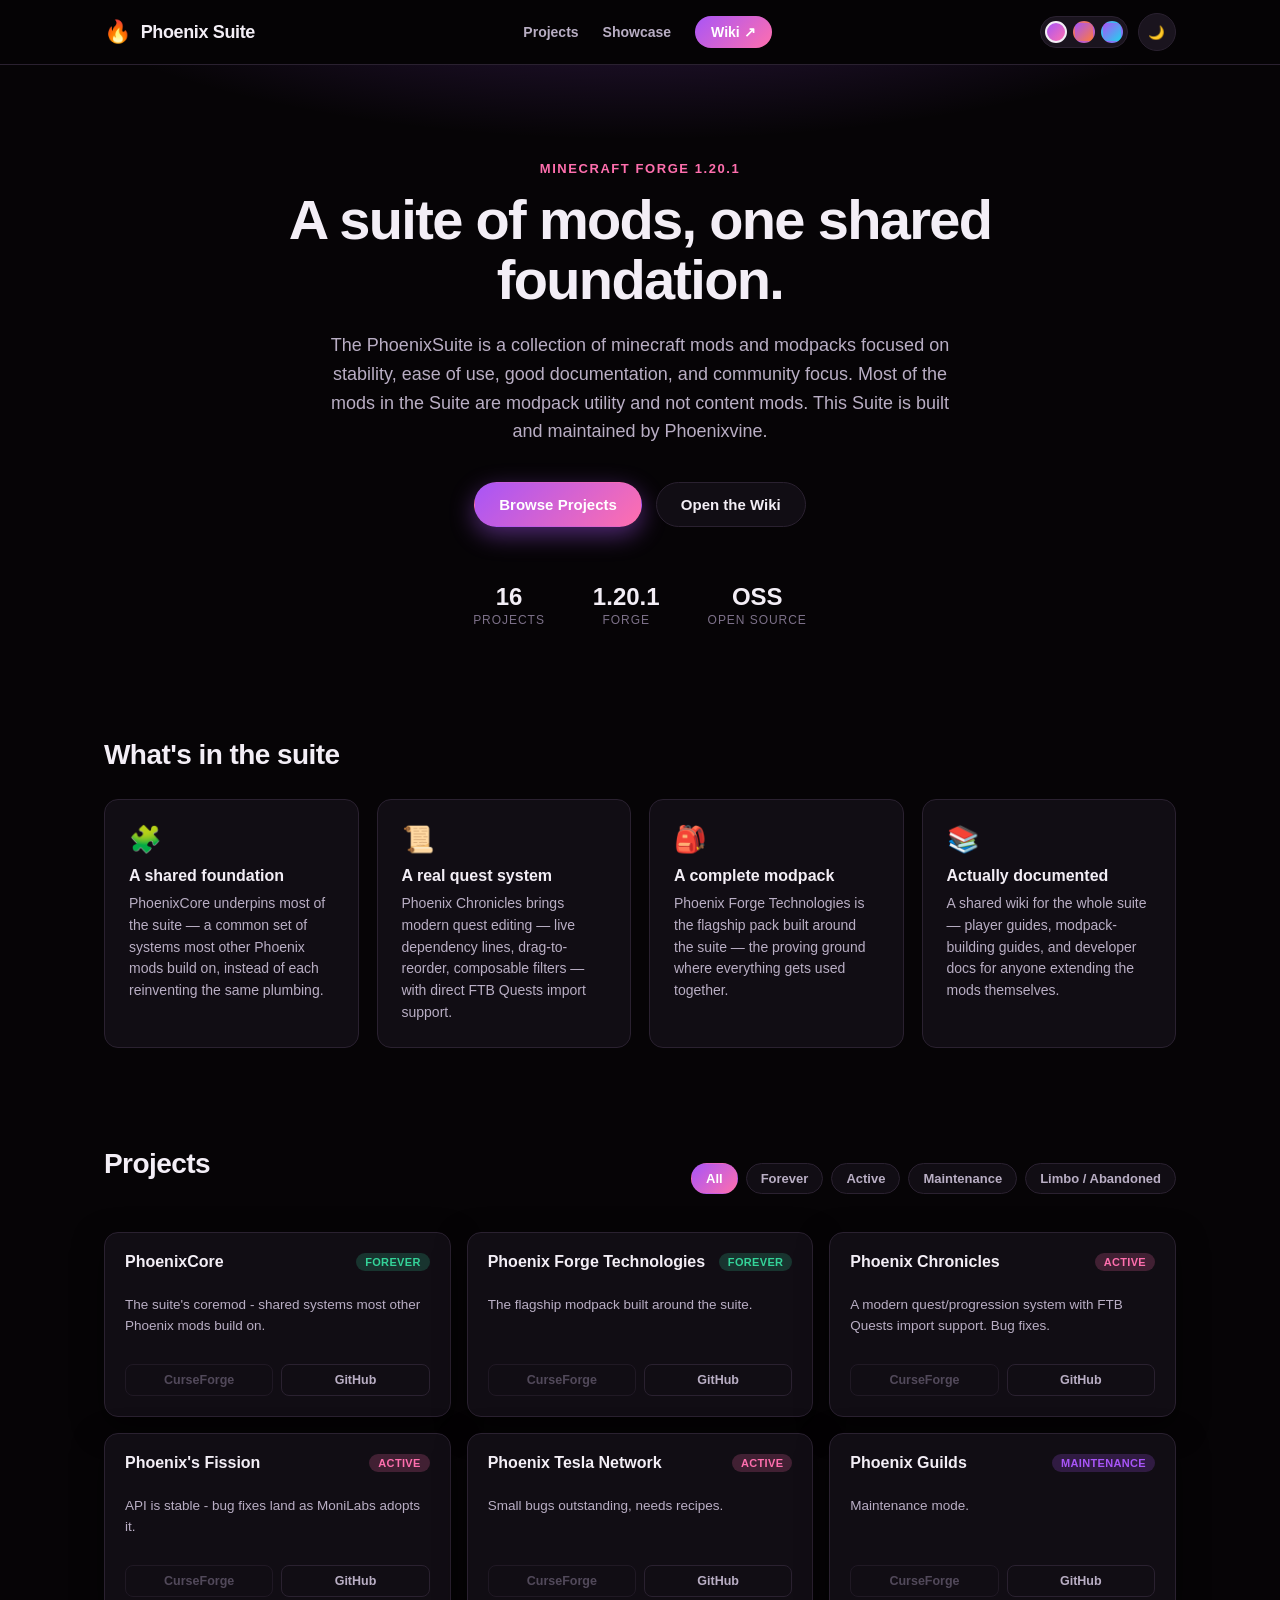
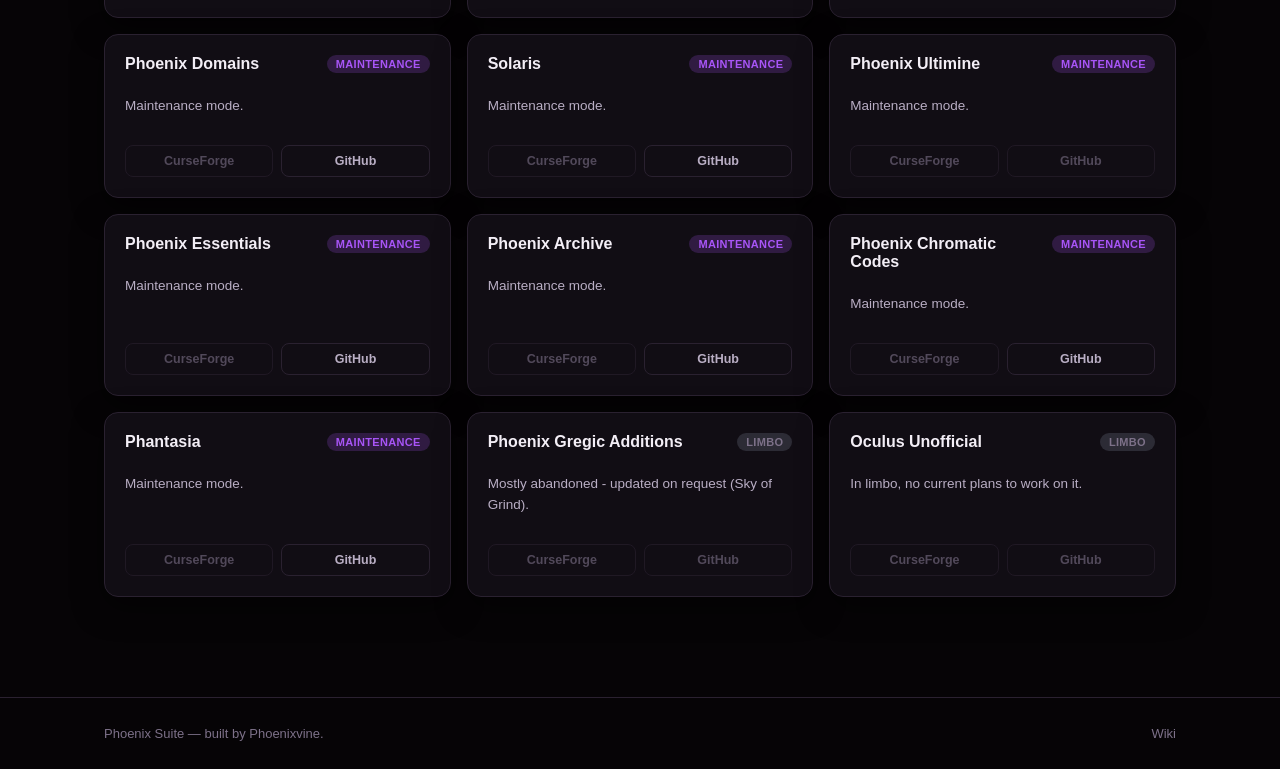
==== index.html @ 7035524f "Initial" ====
<!doctype html>
<html lang="en" data-theme="dark">
<head>
  <meta charset="utf-8" />
  <meta name="viewport" content="width=device-width, initial-scale=1" />
  <title>Phoenix Suite</title>
  <meta name="description" content="A suite of Minecraft Forge mods and modpacks by Phoenixvine." />
  <link rel="icon" href="data:image/svg+xml,<svg xmlns=%22http://www.w3.org/2000/svg%22 viewBox=%220 0 100 100%22><text y=%22.9em%22 font-size=%2290%22>🔥</text></svg>" />
  <link rel="stylesheet" href="assets/css/style.css" />
</head>
<body>

  <header class="site-header">
    <div class="wrap header-inner">
      <a class="brand" href="#top">
        <span class="brand-mark">🔥</span>
        <span class="brand-text">Phoenix Suite</span>
      </a>
      <nav class="site-nav">
        <a href="#projects">Projects</a>
        <a href="#showcase">Showcase</a>
        <a href="wiki/" class="nav-cta">Wiki ↗</a>
      </nav>
      <div class="header-controls">
        <div class="palette-picker" role="group" aria-label="Color theme">
          <button class="palette-swatch is-active" data-palette="sakura" title="Sakura (purple + pink)" aria-label="Sakura palette"></button>
          <button class="palette-swatch" data-palette="ember" title="Ember (purple + orange)" aria-label="Ember palette"></button>
          <button class="palette-swatch" data-palette="void" title="Void (purple + cyan)" aria-label="Void palette"></button>
        </div>
        <button class="theme-toggle" id="themeToggle" aria-label="Toggle light/dark mode" title="Toggle light/dark mode">
          <span class="icon-sun">☀️</span><span class="icon-moon">🌙</span>
        </button>
      </div>
    </div>
  </header>

  <main>
    <section class="hero" id="top">
      <div class="wrap hero-inner">
        <p class="eyebrow">Minecraft Forge 1.20.1</p>
        <h1>A suite of mods, one shared foundation.</h1>
        <p class="hero-lede">
          The PhoenixSuite is a collection of minecraft mods and modpacks focused on stability, ease of use, good documentation,
          and community focus. Most of the mods in the Suite are modpack utility and not content mods.
          This Suite is built and maintained by Phoenixvine.
        </p>
        <div class="hero-actions">
          <a class="btn btn-primary" href="#projects">Browse Projects</a>
          <a class="btn btn-secondary" href="wiki/">Open the Wiki</a>
        </div>
        <div class="stat-strip" aria-hidden="true">
          <div class="stat"><span class="stat-num">16</span><span class="stat-label">Projects</span></div>
          <div class="stat"><span class="stat-num">1.20.1</span><span class="stat-label">Forge</span></div>
          <div class="stat"><span class="stat-num">OSS</span><span class="stat-label">Open Source</span></div>
        </div>
      </div>
    </section>

    <section class="showcase" id="showcase">
      <div class="wrap">
        <h2>What's in the suite</h2>
        <div class="showcase-grid">
          <div class="showcase-card">
            <span class="showcase-icon">🧩</span>
            <h3>A shared foundation</h3>
            <p>PhoenixCore underpins most of the suite — a common set of systems most other
              Phoenix mods build on, instead of each reinventing the same plumbing.</p>
          </div>
          <div class="showcase-card">
            <span class="showcase-icon">📜</span>
            <h3>A real quest system</h3>
            <p>Phoenix Chronicles brings modern quest editing — live dependency lines,
              drag-to-reorder, composable filters — with direct FTB Quests import support.</p>
          </div>
          <div class="showcase-card">
            <span class="showcase-icon">🎒</span>
            <h3>A complete modpack</h3>
            <p>Phoenix Forge Technologies is the flagship pack built around the suite — the
              proving ground where everything gets used together.</p>
          </div>
          <div class="showcase-card">
            <span class="showcase-icon">📚</span>
            <h3>Actually documented</h3>
            <p>A shared wiki for the whole suite — player guides, modpack-building guides, and
              developer docs for anyone extending the mods themselves.</p>
          </div>
        </div>
      </div>
    </section>

    <section class="projects" id="projects">
      <div class="wrap">
        <div class="projects-head">
          <h2>Projects</h2>
          <div class="filter-bar" role="group" aria-label="Filter projects by status">
            <button class="filter-chip is-active" data-filter="all">All</button>
            <button class="filter-chip" data-filter="forever">Forever</button>
            <button class="filter-chip" data-filter="active">Active</button>
            <button class="filter-chip" data-filter="maintenance">Maintenance</button>
            <button class="filter-chip" data-filter="limbo">Limbo / Abandoned</button>
          </div>
        </div>
        <div class="project-grid" id="projectGrid"><!-- populated by main.js --></div>
      </div>
    </section>
  </main>

  <footer class="site-footer">
    <div class="wrap footer-inner">
      <span>Phoenix Suite — built by Phoenixvine.</span>
      <a href="wiki/">Wiki</a>
    </div>
  </footer>

  <script src="assets/js/main.js"></script>
</body>
</html>
---- assets/css/style.css ----
/* ---------- Design tokens ----------
   Two independent axes: data-theme (light/dark neutrals) and data-palette
   (accent color pair). Palettes only ever set --accent/--accent-2/--accent-gradient/--ring
   so any palette works correctly in both light and dark. */
:root {
  --bg: #060406;
  --bg-elev: #110d14;
  --bg-elev-2: #1a141e;
  --border: #2a2130;
  --text: #f3eef6;
  --text-dim: #b9aec4;
  --text-faint: #7d7189;
  --ok: #34d399;
  --warn: #fbbf24;
  --muted: #6b7280;
  --radius: 14px;
  --shadow: 0 10px 30px rgba(0, 0, 0, 0.5);
}

:root[data-theme="light"] {
  --bg: #fbf8fb;
  --bg-elev: #ffffff;
  --bg-elev-2: #f5eef4;
  --border: #e8dbe6;
  --text: #221a26;
  --text-dim: #5c4f63;
  --text-faint: #8f7f95;
  --shadow: 0 10px 30px rgba(90, 40, 80, 0.12);
}

@media (prefers-color-scheme: light) {
  :root:not([data-theme="dark"]) {
    --bg: #fbf8fb;
    --bg-elev: #ffffff;
    --bg-elev-2: #f5eef4;
    --border: #e8dbe6;
    --text: #221a26;
    --text-dim: #5c4f63;
    --text-faint: #8f7f95;
    --shadow: 0 10px 30px rgba(90, 40, 80, 0.12);
  }
}

/* ---------- Palettes ---------- */
/* Sakura (default): purple + black, sakura-pink accent */
:root,
:root[data-palette="sakura"] {
  --accent: #a855f7;
  --accent-2: #ff6fae;
  --accent-gradient: linear-gradient(135deg, #a855f7, #ff6fae);
}
:root[data-theme="light"][data-palette="sakura"] {
  --accent: #9333ea;
  --accent-2: #ec4899;
  --accent-gradient: linear-gradient(135deg, #9333ea, #ec4899);
}
@media (prefers-color-scheme: light) {
  :root:not([data-theme="dark"])[data-palette="sakura"] {
    --accent: #9333ea;
    --accent-2: #ec4899;
    --accent-gradient: linear-gradient(135deg, #9333ea, #ec4899);
  }
}

/* Ember: the original purple + orange pairing */
:root[data-palette="ember"] {
  --accent: #a855f7;
  --accent-2: #ff7a3d;
  --accent-gradient: linear-gradient(135deg, #a855f7, #ff7a3d);
}
:root[data-theme="light"][data-palette="ember"] {
  --accent: #7c3aed;
  --accent-2: #ea580c;
  --accent-gradient: linear-gradient(135deg, #7c3aed, #ea580c);
}
@media (prefers-color-scheme: light) {
  :root:not([data-theme="dark"])[data-palette="ember"] {
    --accent: #7c3aed;
    --accent-2: #ea580c;
    --accent-gradient: linear-gradient(135deg, #7c3aed, #ea580c);
  }
}

/* Void: purple + electric cyan */
:root[data-palette="void"] {
  --accent: #a855f7;
  --accent-2: #22d3ee;
  --accent-gradient: linear-gradient(135deg, #a855f7, #22d3ee);
}
:root[data-theme="light"][data-palette="void"] {
  --accent: #7c3aed;
  --accent-2: #0891b2;
  --accent-gradient: linear-gradient(135deg, #7c3aed, #0891b2);
}
@media (prefers-color-scheme: light) {
  :root:not([data-theme="dark"])[data-palette="void"] {
    --accent: #7c3aed;
    --accent-2: #0891b2;
    --accent-gradient: linear-gradient(135deg, #7c3aed, #0891b2);
  }
}

* { box-sizing: border-box; }

html, body {
  margin: 0;
  padding: 0;
  background: var(--bg);
  color: var(--text);
  font-family: -apple-system, BlinkMacSystemFont, "Segoe UI", Roboto, Helvetica, Arial, sans-serif;
  scroll-behavior: smooth;
  overflow-x: hidden;
}

.wrap {
  max-width: 1120px;
  margin: 0 auto;
  padding: 0 24px;
}

a { color: inherit; text-decoration: none; }

/* ---------- Header ---------- */
.site-header {
  position: sticky;
  top: 0;
  z-index: 20;
  background: color-mix(in srgb, var(--bg) 85%, transparent);
  backdrop-filter: blur(10px);
  border-bottom: 1px solid var(--border);
}

.header-inner {
  display: flex;
  align-items: center;
  justify-content: space-between;
  height: 64px;
  gap: 16px;
}

.brand {
  display: flex;
  align-items: center;
  gap: 10px;
  font-weight: 700;
  font-size: 18px;
  letter-spacing: -0.02em;
}

.brand-mark { font-size: 22px; }

.site-nav {
  display: flex;
  align-items: center;
  gap: 24px;
  font-size: 14px;
  font-weight: 600;
  color: var(--text-dim);
}

.site-nav a:hover { color: var(--text); }

.nav-cta {
  background: var(--accent-gradient);
  color: #fff !important;
  padding: 8px 16px;
  border-radius: 999px;
}

.header-controls {
  display: flex;
  align-items: center;
  gap: 10px;
}

.palette-picker {
  display: flex;
  gap: 6px;
  padding: 4px;
  background: var(--bg-elev-2);
  border: 1px solid var(--border);
  border-radius: 999px;
}

.palette-swatch {
  width: 22px;
  height: 22px;
  border-radius: 999px;
  border: 2px solid transparent;
  cursor: pointer;
  padding: 0;
  background: var(--accent-gradient);
}

.palette-swatch[data-palette="sakura"] { background: linear-gradient(135deg, #a855f7, #ff6fae); }
.palette-swatch[data-palette="ember"] { background: linear-gradient(135deg, #a855f7, #ff7a3d); }
.palette-swatch[data-palette="void"] { background: linear-gradient(135deg, #a855f7, #22d3ee); }

.palette-swatch.is-active {
  border-color: var(--text);
}

.theme-toggle {
  background: var(--bg-elev-2);
  border: 1px solid var(--border);
  border-radius: 999px;
  width: 38px;
  height: 38px;
  display: flex;
  align-items: center;
  justify-content: center;
  cursor: pointer;
  color: var(--text);
}

.theme-toggle .icon-moon { display: none; }
:root[data-theme="dark"] .theme-toggle .icon-sun { display: none; }
:root[data-theme="dark"] .theme-toggle .icon-moon { display: inline; }

/* ---------- Hero ---------- */
.hero {
  position: relative;
  padding: 96px 0 72px;
  overflow: hidden;
}

.hero::before {
  content: "";
  position: absolute;
  inset: -20% -10% auto -10%;
  height: 480px;
  background: radial-gradient(60% 60% at 50% 0%, color-mix(in srgb, var(--accent) 30%, transparent), transparent 70%);
  pointer-events: none;
}

.hero-inner { position: relative; text-align: center; }

.eyebrow {
  color: var(--accent-2);
  font-weight: 700;
  font-size: 13px;
  letter-spacing: 0.12em;
  text-transform: uppercase;
  margin: 0 0 14px;
}

.hero h1 {
  font-size: clamp(32px, 5vw, 56px);
  line-height: 1.08;
  letter-spacing: -0.03em;
  margin: 0 0 20px;
  max-width: 820px;
  margin-inline: auto;
}

.hero-lede {
  color: var(--text-dim);
  font-size: 18px;
  line-height: 1.6;
  max-width: 620px;
  margin: 0 auto 36px;
}

.hero-actions {
  display: flex;
  gap: 14px;
  justify-content: center;
  margin-bottom: 56px;
  flex-wrap: wrap;
}

.btn {
  display: inline-flex;
  align-items: center;
  gap: 8px;
  padding: 13px 24px;
  border-radius: 999px;
  font-weight: 700;
  font-size: 15px;
  border: 1px solid transparent;
  cursor: pointer;
  transition: transform 0.15s ease, box-shadow 0.15s ease;
}

.btn:hover { transform: translateY(-1px); }

.btn-primary {
  background: var(--accent-gradient);
  color: #fff;
  box-shadow: 0 8px 24px color-mix(in srgb, var(--accent) 45%, transparent);
}

.btn-secondary {
  background: var(--bg-elev);
  color: var(--text);
  border-color: var(--border);
}

.stat-strip {
  display: flex;
  justify-content: center;
  gap: 48px;
  flex-wrap: wrap;
}

.stat { display: flex; flex-direction: column; gap: 2px; }
.stat-num { font-size: 24px; font-weight: 800; }
.stat-label { font-size: 12px; color: var(--text-faint); text-transform: uppercase; letter-spacing: 0.08em; }

/* ---------- Showcase ---------- */
.showcase { padding: 40px 0 80px; }

.showcase h2, .projects h2 {
  font-size: 28px;
  letter-spacing: -0.02em;
  margin: 0 0 28px;
}

.showcase-grid {
  display: grid;
  grid-template-columns: repeat(auto-fit, minmax(230px, 1fr));
  gap: 18px;
}

.showcase-card {
  background: var(--bg-elev);
  border: 1px solid var(--border);
  border-radius: var(--radius);
  padding: 24px;
}

.showcase-icon { font-size: 26px; display: block; margin-bottom: 12px; }

.showcase-card h3 { margin: 0 0 8px; font-size: 16px; }

.showcase-card p { margin: 0; color: var(--text-dim); font-size: 14px; line-height: 1.55; }

/* ---------- Projects ---------- */
.projects { padding: 20px 0 100px; }

.projects-head {
  display: flex;
  align-items: center;
  justify-content: space-between;
  flex-wrap: wrap;
  gap: 16px;
  margin-bottom: 8px;
}

.filter-bar {
  display: flex;
  gap: 8px;
  flex-wrap: wrap;
}

.filter-chip {
  background: var(--bg-elev);
  border: 1px solid var(--border);
  color: var(--text-dim);
  padding: 7px 14px;
  border-radius: 999px;
  font-size: 13px;
  font-weight: 600;
  cursor: pointer;
}

.filter-chip.is-active {
  background: var(--accent-gradient);
  color: #fff;
  border-color: transparent;
}

.project-grid {
  display: grid;
  grid-template-columns: repeat(auto-fill, minmax(280px, 1fr));
  gap: 16px;
  margin-top: 24px;
}

.project-card {
  background: var(--bg-elev);
  border: 1px solid var(--border);
  border-radius: var(--radius);
  padding: 20px;
  display: flex;
  flex-direction: column;
  gap: 10px;
  box-shadow: var(--shadow);
}

.project-card-head {
  display: flex;
  align-items: flex-start;
  justify-content: space-between;
  gap: 10px;
}

.project-name { font-weight: 700; font-size: 16px; }

.status-badge {
  font-size: 11px;
  font-weight: 700;
  padding: 3px 9px;
  border-radius: 999px;
  white-space: nowrap;
  text-transform: uppercase;
  letter-spacing: 0.03em;
}

.status-forever { background: color-mix(in srgb, var(--ok) 20%, transparent); color: var(--ok); }
.status-active { background: color-mix(in srgb, var(--accent-2) 20%, transparent); color: var(--accent-2); }
.status-maintenance { background: color-mix(in srgb, var(--accent) 20%, transparent); color: var(--accent); }
.status-limbo { background: color-mix(in srgb, var(--muted) 30%, transparent); color: var(--text-faint); }

.project-desc {
  color: var(--text-dim);
  font-size: 13.5px;
  line-height: 1.55;
  flex-grow: 1;
}

.project-links {
  display: flex;
  gap: 8px;
  margin-top: 4px;
}

.project-links a, .project-links span {
  flex: 1;
  text-align: center;
  font-size: 12.5px;
  font-weight: 700;
  padding: 8px 10px;
  border-radius: 8px;
  border: 1px solid var(--border);
  color: var(--text-dim);
}

.project-links a:hover { border-color: var(--accent); color: var(--text); }

.project-links .link-disabled {
  color: var(--text-faint);
  cursor: default;
  opacity: 0.6;
}

/* ---------- Footer ---------- */
.site-footer {
  border-top: 1px solid var(--border);
  padding: 28px 0;
}

.footer-inner {
  display: flex;
  justify-content: space-between;
  align-items: center;
  color: var(--text-faint);
  font-size: 13px;
}

/* ---------- Responsive ---------- */
@media (max-width: 640px) {
  .site-nav a:not(.nav-cta) { display: none; }
  .hero { padding: 64px 0 48px; }
}
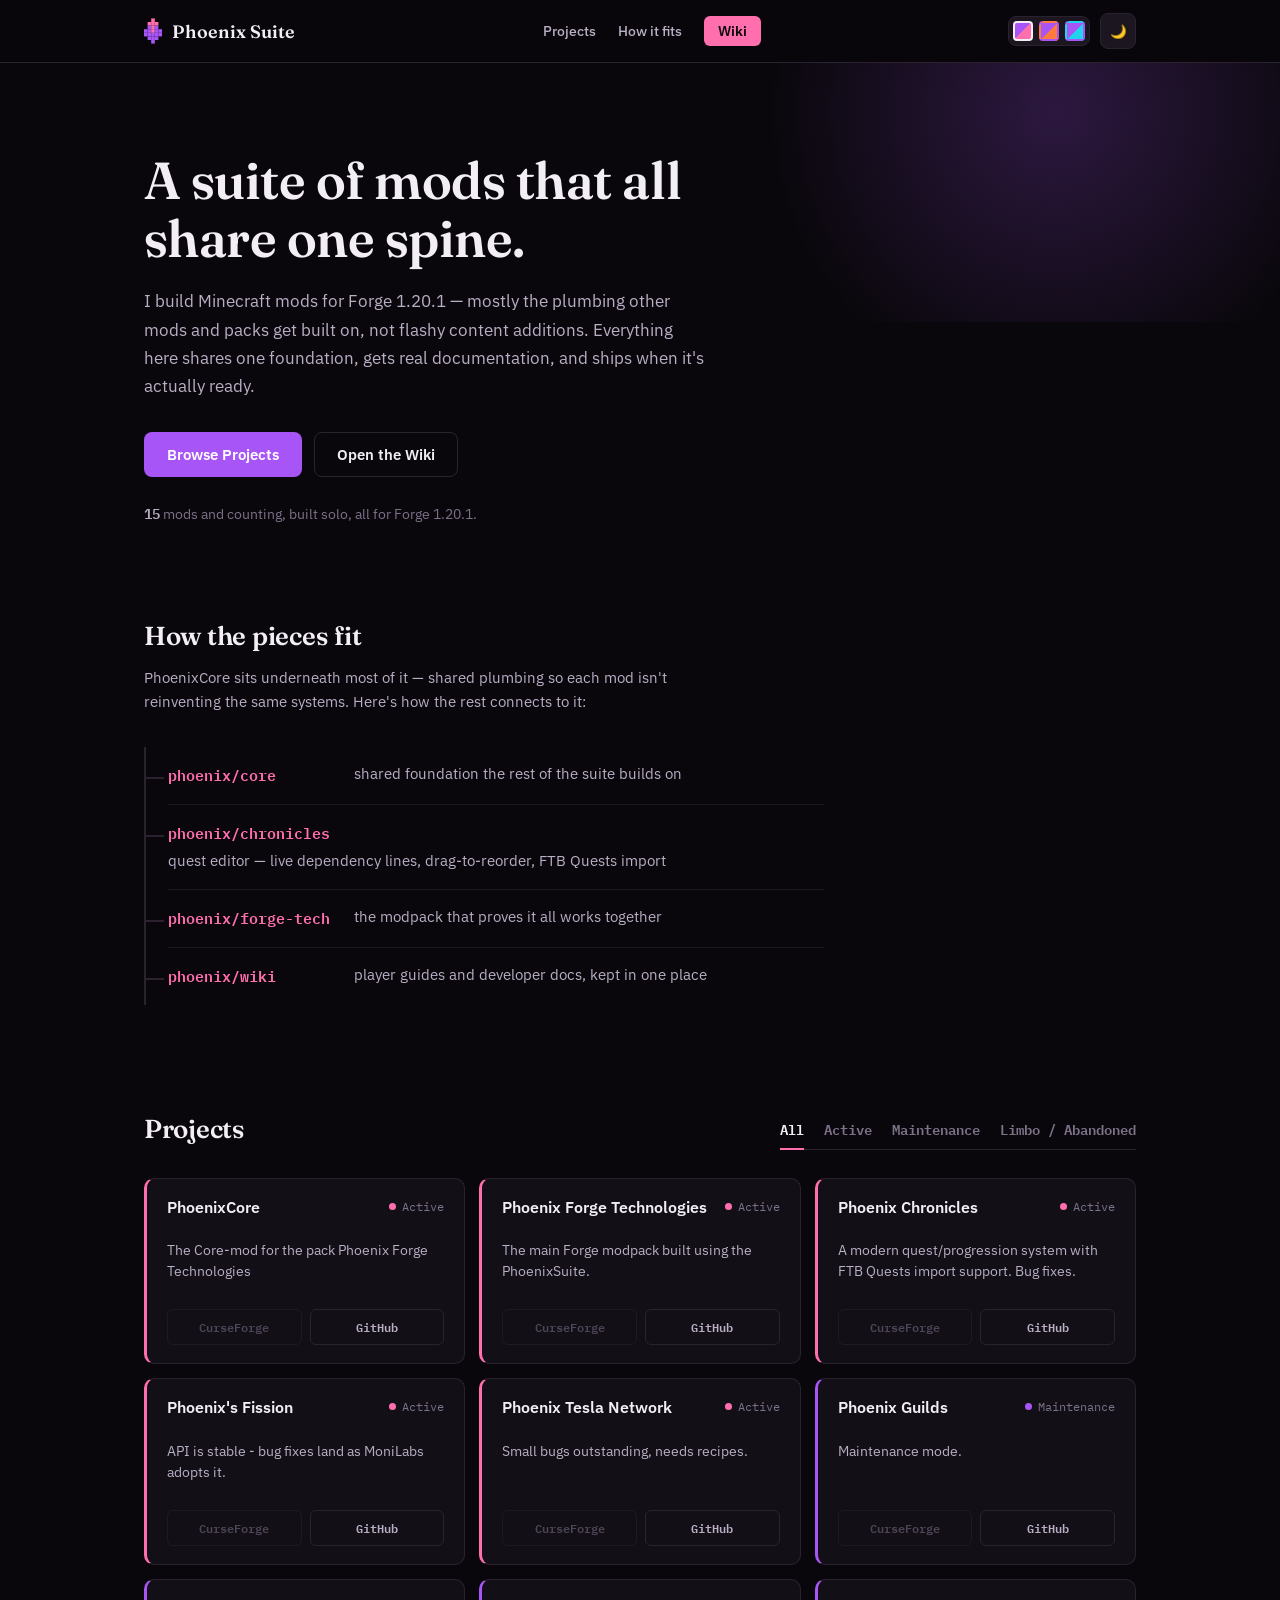
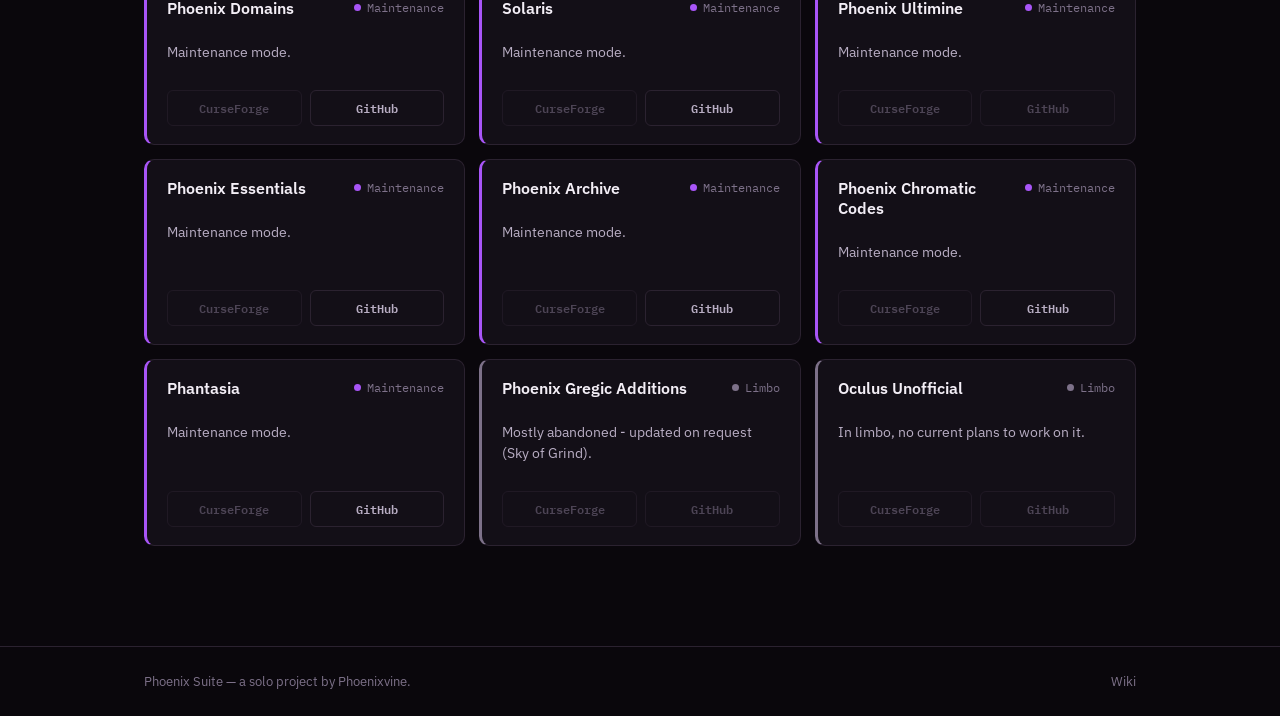
==== commit 212fdefc: "Initial" ====
--- a/index.html
+++ b/index.html
@@ -4,8 +4,11 @@
   <meta charset="utf-8" />
   <meta name="viewport" content="width=device-width, initial-scale=1" />
   <title>Phoenix Suite</title>
-  <meta name="description" content="A suite of Minecraft Forge mods and modpacks by Phoenixvine." />
+  <meta name="description" content="A one-person workshop of Minecraft mods and modpacks, built by Phoenixvine." />
   <link rel="icon" href="data:image/svg+xml,<svg xmlns=%22http://www.w3.org/2000/svg%22 viewBox=%220 0 100 100%22><text y=%22.9em%22 font-size=%2290%22>🔥</text></svg>" />
+  <link rel="preconnect" href="https://fonts.googleapis.com">
+  <link rel="preconnect" href="https://fonts.gstatic.com" crossorigin>
+  <link href="https://fonts.googleapis.com/css2?family=Fraunces:opsz,wght@9..144,500;9..144,600;9..144,700&family=IBM+Plex+Mono:wght@500;600&family=IBM+Plex+Sans:wght@400;500;600&display=swap" rel="stylesheet">
   <link rel="stylesheet" href="assets/css/style.css" />
 </head>
 <body>
@@ -13,13 +16,35 @@
   <header class="site-header">
     <div class="wrap header-inner">
       <a class="brand" href="#top">
-        <span class="brand-mark">🔥</span>
+        <svg class="brand-mark" viewBox="0 0 20 28" aria-hidden="true">
+          <rect x="8" y="0" width="4" height="4" class="px-hot" />
+          <rect x="4" y="4" width="4" height="4" class="px-hot" />
+          <rect x="8" y="4" width="4" height="4" class="px-hot" />
+          <rect x="12" y="4" width="4" height="4" class="px-hot" />
+          <rect x="4" y="8" width="4" height="4" class="px-out" />
+          <rect x="8" y="8" width="4" height="4" class="px-hot" />
+          <rect x="12" y="8" width="4" height="4" class="px-out" />
+          <rect x="0" y="12" width="4" height="4" class="px-out" />
+          <rect x="4" y="12" width="4" height="4" class="px-out" />
+          <rect x="8" y="12" width="4" height="4" class="px-hot" />
+          <rect x="12" y="12" width="4" height="4" class="px-out" />
+          <rect x="16" y="12" width="4" height="4" class="px-out" />
+          <rect x="0" y="16" width="4" height="4" class="px-out" />
+          <rect x="4" y="16" width="4" height="4" class="px-out" />
+          <rect x="8" y="16" width="4" height="4" class="px-out" />
+          <rect x="12" y="16" width="4" height="4" class="px-out" />
+          <rect x="16" y="16" width="4" height="4" class="px-out" />
+          <rect x="4" y="20" width="4" height="4" class="px-out" />
+          <rect x="8" y="20" width="4" height="4" class="px-out" />
+          <rect x="12" y="20" width="4" height="4" class="px-out" />
+          <rect x="8" y="24" width="4" height="4" class="px-out" />
+        </svg>
         <span class="brand-text">Phoenix Suite</span>
       </a>
       <nav class="site-nav">
         <a href="#projects">Projects</a>
-        <a href="#showcase">Showcase</a>
-        <a href="wiki/" class="nav-cta">Wiki ↗</a>
+        <a href="#showcase">How it fits</a>
+        <a href="wiki/" class="nav-cta">Wiki</a>
       </nav>
       <div class="header-controls">
         <div class="palette-picker" role="group" aria-label="Color theme">
@@ -37,54 +62,47 @@
   <main>
     <section class="hero" id="top">
       <div class="wrap hero-inner">
-        <p class="eyebrow">Minecraft Forge 1.20.1</p>
-        <h1>A suite of mods, one shared foundation.</h1>
-        <p class="hero-lede">
-          The PhoenixSuite is a collection of minecraft mods and modpacks focused on stability, ease of use, good documentation,
-          and community focus. Most of the mods in the Suite are modpack utility and not content mods.
-          This Suite is built and maintained by Phoenixvine.
-        </p>
-        <div class="hero-actions">
-          <a class="btn btn-primary" href="#projects">Browse Projects</a>
-          <a class="btn btn-secondary" href="wiki/">Open the Wiki</a>
-        </div>
-        <div class="stat-strip" aria-hidden="true">
-          <div class="stat"><span class="stat-num">16</span><span class="stat-label">Projects</span></div>
-          <div class="stat"><span class="stat-num">1.20.1</span><span class="stat-label">Forge</span></div>
-          <div class="stat"><span class="stat-num">OSS</span><span class="stat-label">Open Source</span></div>
+        <div class="hero-copy">
+          <h1>A suite of mods that all share one spine.</h1>
+          <p class="hero-lede">
+            I build Minecraft mods for Forge 1.20.1 — mostly the plumbing other mods and packs
+            get built on, not flashy content additions. Everything here shares one foundation,
+            gets real documentation, and ships when it's actually ready.
+          </p>
+          <div class="hero-actions">
+            <a class="btn btn-primary" href="#projects">Browse Projects</a>
+            <a class="btn btn-secondary" href="wiki/">Open the Wiki</a>
+          </div>
+          <p class="hero-meta"><span id="projectCount">15</span> mods and counting, built solo, all for Forge 1.20.1.</p>
         </div>
       </div>
     </section>
 
-    <section class="showcase" id="showcase">
+    <section class="foundation" id="showcase">
       <div class="wrap">
-        <h2>What's in the suite</h2>
-        <div class="showcase-grid">
-          <div class="showcase-card">
-            <span class="showcase-icon">🧩</span>
-            <h3>A shared foundation</h3>
-            <p>PhoenixCore underpins most of the suite — a common set of systems most other
-              Phoenix mods build on, instead of each reinventing the same plumbing.</p>
-          </div>
-          <div class="showcase-card">
-            <span class="showcase-icon">📜</span>
-            <h3>A real quest system</h3>
-            <p>Phoenix Chronicles brings modern quest editing — live dependency lines,
-              drag-to-reorder, composable filters — with direct FTB Quests import support.</p>
-          </div>
-          <div class="showcase-card">
-            <span class="showcase-icon">🎒</span>
-            <h3>A complete modpack</h3>
-            <p>Phoenix Forge Technologies is the flagship pack built around the suite — the
-              proving ground where everything gets used together.</p>
-          </div>
-          <div class="showcase-card">
-            <span class="showcase-icon">📚</span>
-            <h3>Actually documented</h3>
-            <p>A shared wiki for the whole suite — player guides, modpack-building guides, and
-              developer docs for anyone extending the mods themselves.</p>
-          </div>
-        </div>
+        <h2>How the pieces fit</h2>
+        <p class="foundation-lede">
+          PhoenixCore sits underneath most of it — shared plumbing so each mod isn't
+          reinventing the same systems. Here's how the rest connects to it:
+        </p>
+        <ul class="tree-list">
+          <li>
+            <span class="tree-path">phoenix/core</span>
+            <span class="tree-desc">shared foundation the rest of the suite builds on</span>
+          </li>
+          <li>
+            <span class="tree-path">phoenix/chronicles</span>
+            <span class="tree-desc">quest editor — live dependency lines, drag-to-reorder, FTB Quests import</span>
+          </li>
+          <li>
+            <span class="tree-path">phoenix/forge-tech</span>
+            <span class="tree-desc">the modpack that proves it all works together</span>
+          </li>
+          <li>
+            <span class="tree-path">phoenix/wiki</span>
+            <span class="tree-desc">player guides and developer docs, kept in one place</span>
+          </li>
+        </ul>
       </div>
     </section>
 
@@ -94,7 +112,6 @@
           <h2>Projects</h2>
           <div class="filter-bar" role="group" aria-label="Filter projects by status">
             <button class="filter-chip is-active" data-filter="all">All</button>
-            <button class="filter-chip" data-filter="forever">Forever</button>
             <button class="filter-chip" data-filter="active">Active</button>
             <button class="filter-chip" data-filter="maintenance">Maintenance</button>
             <button class="filter-chip" data-filter="limbo">Limbo / Abandoned</button>
@@ -107,7 +124,7 @@
 
   <footer class="site-footer">
     <div class="wrap footer-inner">
-      <span>Phoenix Suite — built by Phoenixvine.</span>
+      <span>Phoenix Suite — a solo project by Phoenixvine.</span>
       <a href="wiki/">Wiki</a>
     </div>
   </footer>
--- a/assets/css/style.css
+++ b/assets/css/style.css
@@ -1,20 +1,22 @@
 /* ---------- Design tokens ----------
    Two independent axes: data-theme (light/dark neutrals) and data-palette
-   (accent color pair). Palettes only ever set --accent/--accent-2/--accent-gradient/--ring
-   so any palette works correctly in both light and dark. */
+   (accent color pair). Palettes only ever set --accent/--accent-2/--ring, so
+   any palette works correctly in both light and dark. Colors are used as
+   solid blocks side by side (a duotone flag), not blended into gradients. */
 :root {
-  --bg: #060406;
-  --bg-elev: #110d14;
-  --bg-elev-2: #1a141e;
-  --border: #2a2130;
+  --bg: #0a070c;
+  --bg-elev: #130f17;
+  --bg-elev-2: #1c1620;
+  --border: #2b2230;
   --text: #f3eef6;
   --text-dim: #b9aec4;
   --text-faint: #7d7189;
   --ok: #34d399;
-  --warn: #fbbf24;
   --muted: #6b7280;
-  --radius: 14px;
-  --shadow: 0 10px 30px rgba(0, 0, 0, 0.5);
+  --radius: 10px;
+  --font-display: "Fraunces", Georgia, serif;
+  --font-body: "IBM Plex Sans", -apple-system, BlinkMacSystemFont, "Segoe UI", sans-serif;
+  --font-mono: "IBM Plex Mono", "SFMono-Regular", Consolas, monospace;
 }
 
 :root[data-theme="light"] {
@@ -25,7 +27,6 @@
   --text: #221a26;
   --text-dim: #5c4f63;
   --text-faint: #8f7f95;
-  --shadow: 0 10px 30px rgba(90, 40, 80, 0.12);
 }
 
 @media (prefers-color-scheme: light) {
@@ -37,47 +38,40 @@
     --text: #221a26;
     --text-dim: #5c4f63;
     --text-faint: #8f7f95;
-    --shadow: 0 10px 30px rgba(90, 40, 80, 0.12);
   }
 }
 
 /* ---------- Palettes ---------- */
-/* Sakura (default): purple + black, sakura-pink accent */
+/* Sakura (default): purple + sakura-pink */
 :root,
 :root[data-palette="sakura"] {
   --accent: #a855f7;
   --accent-2: #ff6fae;
-  --accent-gradient: linear-gradient(135deg, #a855f7, #ff6fae);
 }
 :root[data-theme="light"][data-palette="sakura"] {
   --accent: #9333ea;
   --accent-2: #ec4899;
-  --accent-gradient: linear-gradient(135deg, #9333ea, #ec4899);
 }
 @media (prefers-color-scheme: light) {
   :root:not([data-theme="dark"])[data-palette="sakura"] {
     --accent: #9333ea;
     --accent-2: #ec4899;
-    --accent-gradient: linear-gradient(135deg, #9333ea, #ec4899);
   }
 }
 
-/* Ember: the original purple + orange pairing */
+/* Ember: purple + orange */
 :root[data-palette="ember"] {
   --accent: #a855f7;
   --accent-2: #ff7a3d;
-  --accent-gradient: linear-gradient(135deg, #a855f7, #ff7a3d);
 }
 :root[data-theme="light"][data-palette="ember"] {
   --accent: #7c3aed;
   --accent-2: #ea580c;
-  --accent-gradient: linear-gradient(135deg, #7c3aed, #ea580c);
 }
 @media (prefers-color-scheme: light) {
   :root:not([data-theme="dark"])[data-palette="ember"] {
     --accent: #7c3aed;
     --accent-2: #ea580c;
-    --accent-gradient: linear-gradient(135deg, #7c3aed, #ea580c);
   }
 }
 
@@ -85,18 +79,15 @@
 :root[data-palette="void"] {
   --accent: #a855f7;
   --accent-2: #22d3ee;
-  --accent-gradient: linear-gradient(135deg, #a855f7, #22d3ee);
 }
 :root[data-theme="light"][data-palette="void"] {
   --accent: #7c3aed;
   --accent-2: #0891b2;
-  --accent-gradient: linear-gradient(135deg, #7c3aed, #0891b2);
 }
 @media (prefers-color-scheme: light) {
   :root:not([data-theme="dark"])[data-palette="void"] {
     --accent: #7c3aed;
     --accent-2: #0891b2;
-    --accent-gradient: linear-gradient(135deg, #7c3aed, #0891b2);
   }
 }
 
@@ -107,25 +98,38 @@
   padding: 0;
   background: var(--bg);
   color: var(--text);
-  font-family: -apple-system, BlinkMacSystemFont, "Segoe UI", Roboto, Helvetica, Arial, sans-serif;
+  font-family: var(--font-body);
   scroll-behavior: smooth;
   overflow-x: hidden;
 }
 
+@media (prefers-reduced-motion: reduce) {
+  html { scroll-behavior: auto; }
+  * { animation-duration: 0.001ms !important; transition-duration: 0.001ms !important; }
+}
+
 .wrap {
-  max-width: 1120px;
+  max-width: 1040px;
   margin: 0 auto;
   padding: 0 24px;
 }
 
 a { color: inherit; text-decoration: none; }
+
+a:focus-visible,
+button:focus-visible {
+  outline: 2px solid var(--accent-2);
+  outline-offset: 2px;
+}
+
+h1, h2 { font-family: var(--font-display); letter-spacing: -0.01em; }
 
 /* ---------- Header ---------- */
 .site-header {
   position: sticky;
   top: 0;
   z-index: 20;
-  background: color-mix(in srgb, var(--bg) 85%, transparent);
+  background: color-mix(in srgb, var(--bg) 88%, transparent);
   backdrop-filter: blur(10px);
   border-bottom: 1px solid var(--border);
 }
@@ -134,7 +138,7 @@
   display: flex;
   align-items: center;
   justify-content: space-between;
-  height: 64px;
+  height: 62px;
   gap: 16px;
 }
 
@@ -142,29 +146,33 @@
   display: flex;
   align-items: center;
   gap: 10px;
-  font-weight: 700;
+  font-weight: 600;
   font-size: 18px;
-  letter-spacing: -0.02em;
-}
-
-.brand-mark { font-size: 22px; }
+}
+
+.brand-mark { width: 18px; height: 26px; flex-shrink: 0; }
+.brand-mark .px-hot { fill: var(--accent-2); }
+.brand-mark .px-out { fill: var(--accent); }
+
+.brand-text { font-family: var(--font-display); }
 
 .site-nav {
   display: flex;
   align-items: center;
-  gap: 24px;
+  gap: 22px;
   font-size: 14px;
-  font-weight: 600;
+  font-weight: 500;
   color: var(--text-dim);
 }
 
 .site-nav a:hover { color: var(--text); }
 
 .nav-cta {
-  background: var(--accent-gradient);
-  color: #fff !important;
-  padding: 8px 16px;
-  border-radius: 999px;
+  background: var(--accent-2);
+  color: #0a070c !important;
+  font-weight: 600;
+  padding: 6px 14px;
+  border-radius: 6px;
 }
 
 .header-controls {
@@ -179,33 +187,32 @@
   padding: 4px;
   background: var(--bg-elev-2);
   border: 1px solid var(--border);
-  border-radius: 999px;
-}
-
+  border-radius: 8px;
+}
+
+/* Each swatch is a hard diagonal split of the two accent colors -
+   a literal duotone flag, not a blended gradient. */
 .palette-swatch {
-  width: 22px;
-  height: 22px;
-  border-radius: 999px;
+  width: 20px;
+  height: 20px;
+  border-radius: 4px;
   border: 2px solid transparent;
   cursor: pointer;
   padding: 0;
-  background: var(--accent-gradient);
-}
-
-.palette-swatch[data-palette="sakura"] { background: linear-gradient(135deg, #a855f7, #ff6fae); }
-.palette-swatch[data-palette="ember"] { background: linear-gradient(135deg, #a855f7, #ff7a3d); }
-.palette-swatch[data-palette="void"] { background: linear-gradient(135deg, #a855f7, #22d3ee); }
-
-.palette-swatch.is-active {
-  border-color: var(--text);
-}
+}
+
+.palette-swatch[data-palette="sakura"] { background: linear-gradient(135deg, #a855f7 50%, #ff6fae 50%); }
+.palette-swatch[data-palette="ember"] { background: linear-gradient(135deg, #a855f7 50%, #ff7a3d 50%); }
+.palette-swatch[data-palette="void"] { background: linear-gradient(135deg, #a855f7 50%, #22d3ee 50%); }
+
+.palette-swatch.is-active { border-color: var(--text); }
 
 .theme-toggle {
   background: var(--bg-elev-2);
   border: 1px solid var(--border);
-  border-radius: 999px;
-  width: 38px;
-  height: 38px;
+  border-radius: 8px;
+  width: 36px;
+  height: 36px;
   display: flex;
   align-items: center;
   justify-content: center;
@@ -220,120 +227,143 @@
 /* ---------- Hero ---------- */
 .hero {
   position: relative;
-  padding: 96px 0 72px;
+  padding: 88px 0 76px;
   overflow: hidden;
 }
 
 .hero::before {
   content: "";
   position: absolute;
-  inset: -20% -10% auto -10%;
-  height: 480px;
-  background: radial-gradient(60% 60% at 50% 0%, color-mix(in srgb, var(--accent) 30%, transparent), transparent 70%);
+  inset: -30% -10% auto 55%;
+  height: 420px;
+  background: radial-gradient(circle, color-mix(in srgb, var(--accent) 22%, transparent), transparent 70%);
   pointer-events: none;
 }
 
-.hero-inner { position: relative; text-align: center; }
-
-.eyebrow {
-  color: var(--accent-2);
-  font-weight: 700;
-  font-size: 13px;
-  letter-spacing: 0.12em;
-  text-transform: uppercase;
-  margin: 0 0 14px;
-}
+.hero-inner { position: relative; }
+
+.hero-copy { max-width: 640px; }
 
 .hero h1 {
-  font-size: clamp(32px, 5vw, 56px);
-  line-height: 1.08;
-  letter-spacing: -0.03em;
+  font-size: clamp(32px, 5vw, 52px);
+  line-height: 1.12;
+  font-weight: 600;
   margin: 0 0 20px;
-  max-width: 820px;
-  margin-inline: auto;
 }
 
 .hero-lede {
   color: var(--text-dim);
-  font-size: 18px;
-  line-height: 1.6;
-  max-width: 620px;
-  margin: 0 auto 36px;
+  font-size: 17px;
+  line-height: 1.65;
+  max-width: 560px;
+  margin: 0 0 32px;
 }
 
 .hero-actions {
   display: flex;
-  gap: 14px;
-  justify-content: center;
-  margin-bottom: 56px;
+  gap: 12px;
   flex-wrap: wrap;
+  margin-bottom: 24px;
 }
 
 .btn {
   display: inline-flex;
   align-items: center;
   gap: 8px;
-  padding: 13px 24px;
-  border-radius: 999px;
-  font-weight: 700;
+  padding: 12px 22px;
+  border-radius: 8px;
+  font-weight: 600;
   font-size: 15px;
   border: 1px solid transparent;
   cursor: pointer;
-  transition: transform 0.15s ease, box-shadow 0.15s ease;
+  transition: transform 0.12s ease;
 }
 
 .btn:hover { transform: translateY(-1px); }
 
 .btn-primary {
-  background: var(--accent-gradient);
+  background: var(--accent);
   color: #fff;
-  box-shadow: 0 8px 24px color-mix(in srgb, var(--accent) 45%, transparent);
 }
 
 .btn-secondary {
-  background: var(--bg-elev);
+  background: transparent;
   color: var(--text);
   border-color: var(--border);
 }
 
-.stat-strip {
-  display: flex;
-  justify-content: center;
-  gap: 48px;
+.btn-secondary:hover { border-color: var(--accent-2); }
+
+.hero-meta {
+  color: var(--text-faint);
+  font-size: 14px;
+  margin: 0;
+}
+
+.hero-meta span { font-family: var(--font-mono); color: var(--text-dim); font-weight: 600; }
+
+/* ---------- Foundation (package tree) ---------- */
+.foundation { padding: 20px 0 84px; }
+
+.foundation h2 {
+  font-size: 26px;
+  font-weight: 600;
+  margin: 0 0 14px;
+}
+
+.foundation-lede {
+  color: var(--text-dim);
+  font-size: 15px;
+  line-height: 1.65;
+  max-width: 600px;
+  margin: 0 0 32px;
+}
+
+.tree-list {
+  list-style: none;
+  margin: 0;
+  padding: 0 0 0 22px;
+  border-left: 2px solid var(--border);
+  max-width: 680px;
+}
+
+.tree-list li {
+  position: relative;
+  padding: 16px 0;
+  display: flex;
   flex-wrap: wrap;
-}
-
-.stat { display: flex; flex-direction: column; gap: 2px; }
-.stat-num { font-size: 24px; font-weight: 800; }
-.stat-label { font-size: 12px; color: var(--text-faint); text-transform: uppercase; letter-spacing: 0.08em; }
-
-/* ---------- Showcase ---------- */
-.showcase { padding: 40px 0 80px; }
-
-.showcase h2, .projects h2 {
-  font-size: 28px;
-  letter-spacing: -0.02em;
-  margin: 0 0 28px;
-}
-
-.showcase-grid {
-  display: grid;
-  grid-template-columns: repeat(auto-fit, minmax(230px, 1fr));
-  gap: 18px;
-}
-
-.showcase-card {
-  background: var(--bg-elev);
-  border: 1px solid var(--border);
-  border-radius: var(--radius);
-  padding: 24px;
-}
-
-.showcase-icon { font-size: 26px; display: block; margin-bottom: 12px; }
-
-.showcase-card h3 { margin: 0 0 8px; font-size: 16px; }
-
-.showcase-card p { margin: 0; color: var(--text-dim); font-size: 14px; line-height: 1.55; }
+  column-gap: 18px;
+  row-gap: 4px;
+}
+
+.tree-list li:not(:last-child) {
+  border-bottom: 1px solid color-mix(in srgb, var(--border) 60%, transparent);
+}
+
+.tree-list li::before {
+  content: "";
+  position: absolute;
+  left: -22px;
+  top: 30px;
+  width: 18px;
+  height: 2px;
+  background: var(--border);
+}
+
+.tree-path {
+  font-family: var(--font-mono);
+  font-size: 14.5px;
+  font-weight: 600;
+  color: var(--accent-2);
+  flex-shrink: 0;
+  min-width: 168px;
+}
+
+.tree-desc {
+  color: var(--text-dim);
+  font-size: 14.5px;
+  line-height: 1.55;
+}
 
 /* ---------- Projects ---------- */
 .projects { padding: 20px 0 100px; }
@@ -347,46 +377,56 @@
   margin-bottom: 8px;
 }
 
+.projects h2 { font-size: 26px; font-weight: 600; margin: 0; }
+
 .filter-bar {
   display: flex;
-  gap: 8px;
+  gap: 20px;
   flex-wrap: wrap;
+  border-bottom: 1px solid var(--border);
 }
 
 .filter-chip {
-  background: var(--bg-elev);
-  border: 1px solid var(--border);
-  color: var(--text-dim);
-  padding: 7px 14px;
-  border-radius: 999px;
-  font-size: 13px;
-  font-weight: 600;
+  background: none;
+  border: none;
+  border-bottom: 2px solid transparent;
+  color: var(--text-faint);
+  padding: 8px 0;
+  font-size: 13.5px;
+  font-weight: 600;
+  font-family: var(--font-mono);
   cursor: pointer;
-}
+  margin-bottom: -1px;
+}
+
+.filter-chip:hover { color: var(--text-dim); }
 
 .filter-chip.is-active {
-  background: var(--accent-gradient);
-  color: #fff;
-  border-color: transparent;
+  color: var(--text);
+  border-bottom-color: var(--accent-2);
 }
 
 .project-grid {
   display: grid;
-  grid-template-columns: repeat(auto-fill, minmax(280px, 1fr));
-  gap: 16px;
-  margin-top: 24px;
+  grid-template-columns: repeat(auto-fill, minmax(270px, 1fr));
+  gap: 14px;
+  margin-top: 28px;
 }
 
 .project-card {
   background: var(--bg-elev);
   border: 1px solid var(--border);
+  border-left: 3px solid var(--muted);
   border-radius: var(--radius);
-  padding: 20px;
+  padding: 18px 20px;
   display: flex;
   flex-direction: column;
   gap: 10px;
-  box-shadow: var(--shadow);
-}
+}
+
+.project-card[data-status="active"] { border-left-color: var(--accent-2); }
+.project-card[data-status="maintenance"] { border-left-color: var(--accent); }
+.project-card[data-status="limbo"] { border-left-color: var(--text-faint); }
 
 .project-card-head {
   display: flex;
@@ -395,22 +435,29 @@
   gap: 10px;
 }
 
-.project-name { font-weight: 700; font-size: 16px; }
-
-.status-badge {
-  font-size: 11px;
-  font-weight: 700;
-  padding: 3px 9px;
-  border-radius: 999px;
+.project-name { font-weight: 600; font-size: 15.5px; }
+
+.status-tag {
+  display: inline-flex;
+  align-items: center;
+  gap: 6px;
+  font-family: var(--font-mono);
+  font-size: 11.5px;
+  color: var(--text-faint);
   white-space: nowrap;
-  text-transform: uppercase;
-  letter-spacing: 0.03em;
-}
-
-.status-forever { background: color-mix(in srgb, var(--ok) 20%, transparent); color: var(--ok); }
-.status-active { background: color-mix(in srgb, var(--accent-2) 20%, transparent); color: var(--accent-2); }
-.status-maintenance { background: color-mix(in srgb, var(--accent) 20%, transparent); color: var(--accent); }
-.status-limbo { background: color-mix(in srgb, var(--muted) 30%, transparent); color: var(--text-faint); }
+  padding-top: 2px;
+}
+
+.status-dot {
+  width: 7px;
+  height: 7px;
+  border-radius: 50%;
+  flex-shrink: 0;
+}
+
+.status-dot.status-active { background: var(--accent-2); }
+.status-dot.status-maintenance { background: var(--accent); }
+.status-dot.status-limbo { background: var(--text-faint); }
 
 .project-desc {
   color: var(--text-dim);
@@ -428,26 +475,27 @@
 .project-links a, .project-links span {
   flex: 1;
   text-align: center;
-  font-size: 12.5px;
-  font-weight: 700;
-  padding: 8px 10px;
-  border-radius: 8px;
+  font-size: 12px;
+  font-weight: 600;
+  font-family: var(--font-mono);
+  padding: 7px 10px;
+  border-radius: 6px;
   border: 1px solid var(--border);
   color: var(--text-dim);
 }
 
-.project-links a:hover { border-color: var(--accent); color: var(--text); }
+.project-links a:hover { border-color: var(--accent-2); color: var(--text); }
 
 .project-links .link-disabled {
   color: var(--text-faint);
   cursor: default;
-  opacity: 0.6;
+  opacity: 0.55;
 }
 
 /* ---------- Footer ---------- */
 .site-footer {
   border-top: 1px solid var(--border);
-  padding: 28px 0;
+  padding: 26px 0;
 }
 
 .footer-inner {
@@ -457,9 +505,15 @@
   color: var(--text-faint);
   font-size: 13px;
 }
+
+.footer-inner a:hover { color: var(--text-dim); }
 
 /* ---------- Responsive ---------- */
 @media (max-width: 640px) {
   .site-nav a:not(.nav-cta) { display: none; }
-  .hero { padding: 64px 0 48px; }
-}
+  .hero { padding: 60px 0 48px; }
+  .hero::before { inset: -40% -30% auto 0; }
+  .tree-list { padding-left: 16px; }
+  .tree-list li::before { left: -16px; width: 12px; }
+  .tree-path { min-width: 100%; }
+}
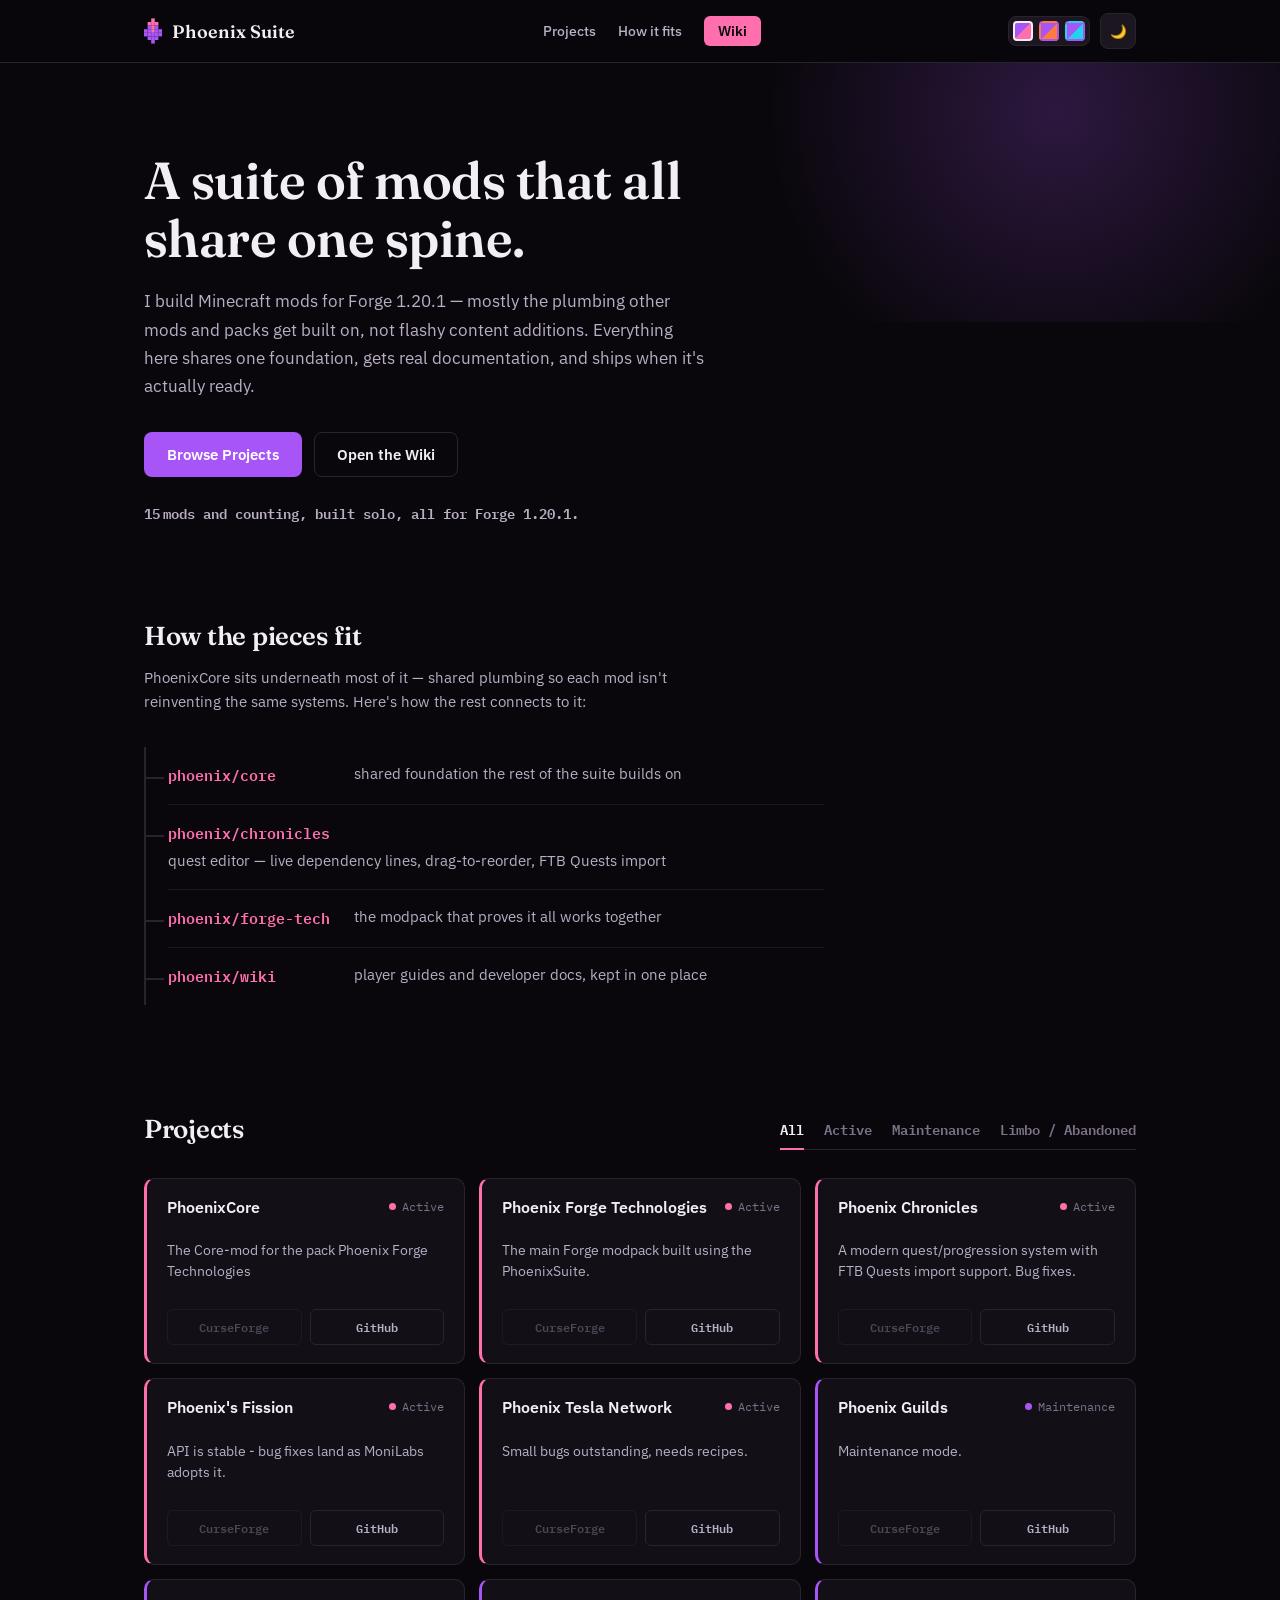
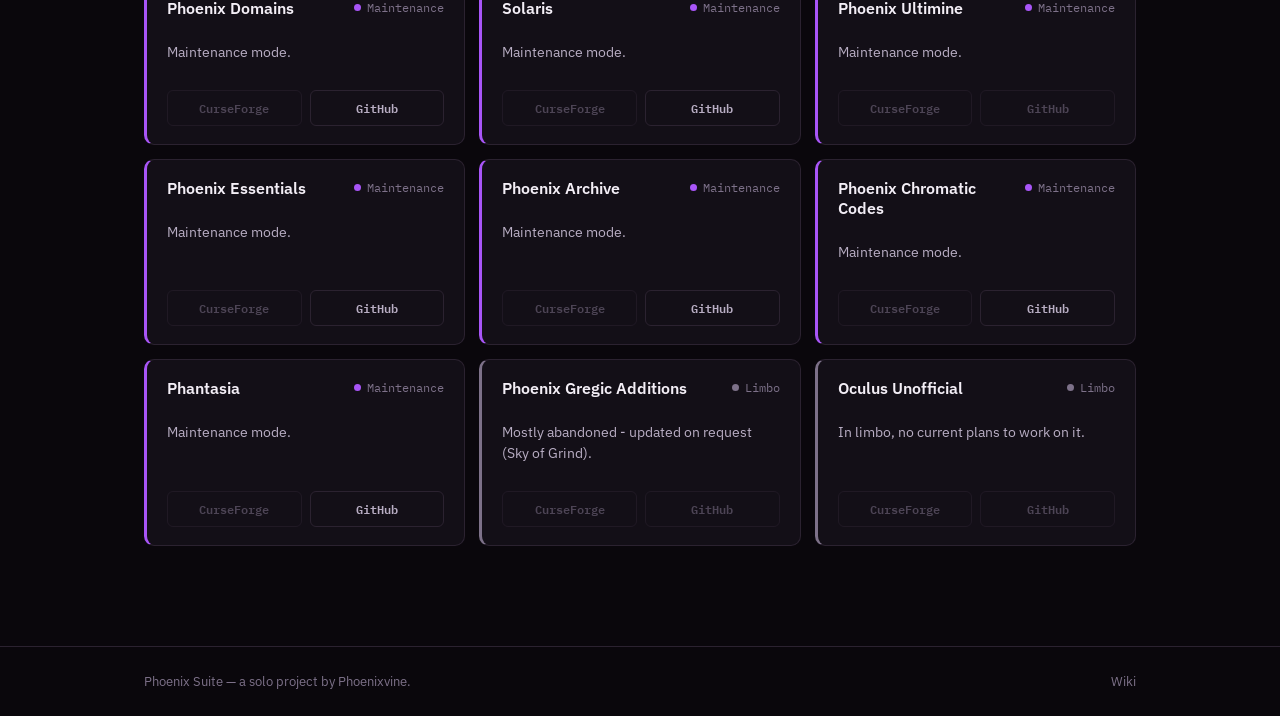
==== commit 9132ac75: "Initial" ====
--- a/index.html
+++ b/index.html
@@ -39,12 +39,12 @@
           <rect x="12" y="20" width="4" height="4" class="px-out" />
           <rect x="8" y="24" width="4" height="4" class="px-out" />
         </svg>
-        <span class="brand-text">Phoenix Suite</span>
+        <span class="brand-text" id="brandText">Phoenix Suite</span>
       </a>
       <nav class="site-nav">
-        <a href="#projects">Projects</a>
-        <a href="#showcase">How it fits</a>
-        <a href="wiki/" class="nav-cta">Wiki</a>
+        <a href="#projects" id="navProjects">Projects</a>
+        <a href="#showcase" id="navShowcase">How it fits</a>
+        <a href="wiki/" class="nav-cta" id="navWiki">Wiki</a>
       </nav>
       <div class="header-controls">
         <div class="palette-picker" role="group" aria-label="Color theme">
@@ -63,29 +63,29 @@
     <section class="hero" id="top">
       <div class="wrap hero-inner">
         <div class="hero-copy">
-          <h1>A suite of mods that all share one spine.</h1>
-          <p class="hero-lede">
+          <h1 id="heroHeading">A suite of mods that all share one spine.</h1>
+          <p class="hero-lede" id="heroLede">
             I build Minecraft mods for Forge 1.20.1 — mostly the plumbing other mods and packs
             get built on, not flashy content additions. Everything here shares one foundation,
             gets real documentation, and ships when it's actually ready.
           </p>
           <div class="hero-actions">
-            <a class="btn btn-primary" href="#projects">Browse Projects</a>
-            <a class="btn btn-secondary" href="wiki/">Open the Wiki</a>
+            <a class="btn btn-primary" href="#projects" id="btnPrimary">Browse Projects</a>
+            <a class="btn btn-secondary" href="wiki/" id="btnSecondary">Open the Wiki</a>
           </div>
-          <p class="hero-meta"><span id="projectCount">15</span> mods and counting, built solo, all for Forge 1.20.1.</p>
+          <p class="hero-meta"><span id="projectCount">15</span> <span id="heroMetaSuffix">mods and counting, built solo, all for Forge 1.20.1.</span></p>
         </div>
       </div>
     </section>
 
     <section class="foundation" id="showcase">
       <div class="wrap">
-        <h2>How the pieces fit</h2>
-        <p class="foundation-lede">
+        <h2 id="foundationHeading">How the pieces fit</h2>
+        <p class="foundation-lede" id="foundationLede">
           PhoenixCore sits underneath most of it — shared plumbing so each mod isn't
           reinventing the same systems. Here's how the rest connects to it:
         </p>
-        <ul class="tree-list">
+        <ul class="tree-list" id="treeList">
           <li>
             <span class="tree-path">phoenix/core</span>
             <span class="tree-desc">shared foundation the rest of the suite builds on</span>
@@ -109,12 +109,12 @@
     <section class="projects" id="projects">
       <div class="wrap">
         <div class="projects-head">
-          <h2>Projects</h2>
+          <h2 id="projectsHeading">Projects</h2>
           <div class="filter-bar" role="group" aria-label="Filter projects by status">
-            <button class="filter-chip is-active" data-filter="all">All</button>
-            <button class="filter-chip" data-filter="active">Active</button>
-            <button class="filter-chip" data-filter="maintenance">Maintenance</button>
-            <button class="filter-chip" data-filter="limbo">Limbo / Abandoned</button>
+            <button class="filter-chip is-active" data-filter="all" id="filterAll">All</button>
+            <button class="filter-chip" data-filter="active" id="filterActive">Active</button>
+            <button class="filter-chip" data-filter="maintenance" id="filterMaintenance">Maintenance</button>
+            <button class="filter-chip" data-filter="limbo" id="filterLimbo">Limbo / Abandoned</button>
           </div>
         </div>
         <div class="project-grid" id="projectGrid"><!-- populated by main.js --></div>
@@ -124,8 +124,8 @@
 
   <footer class="site-footer">
     <div class="wrap footer-inner">
-      <span>Phoenix Suite — a solo project by Phoenixvine.</span>
-      <a href="wiki/">Wiki</a>
+      <span id="footerText">Phoenix Suite — a solo project by Phoenixvine.</span>
+      <a href="wiki/" id="footerWikiText">Wiki</a>
     </div>
   </footer>
 
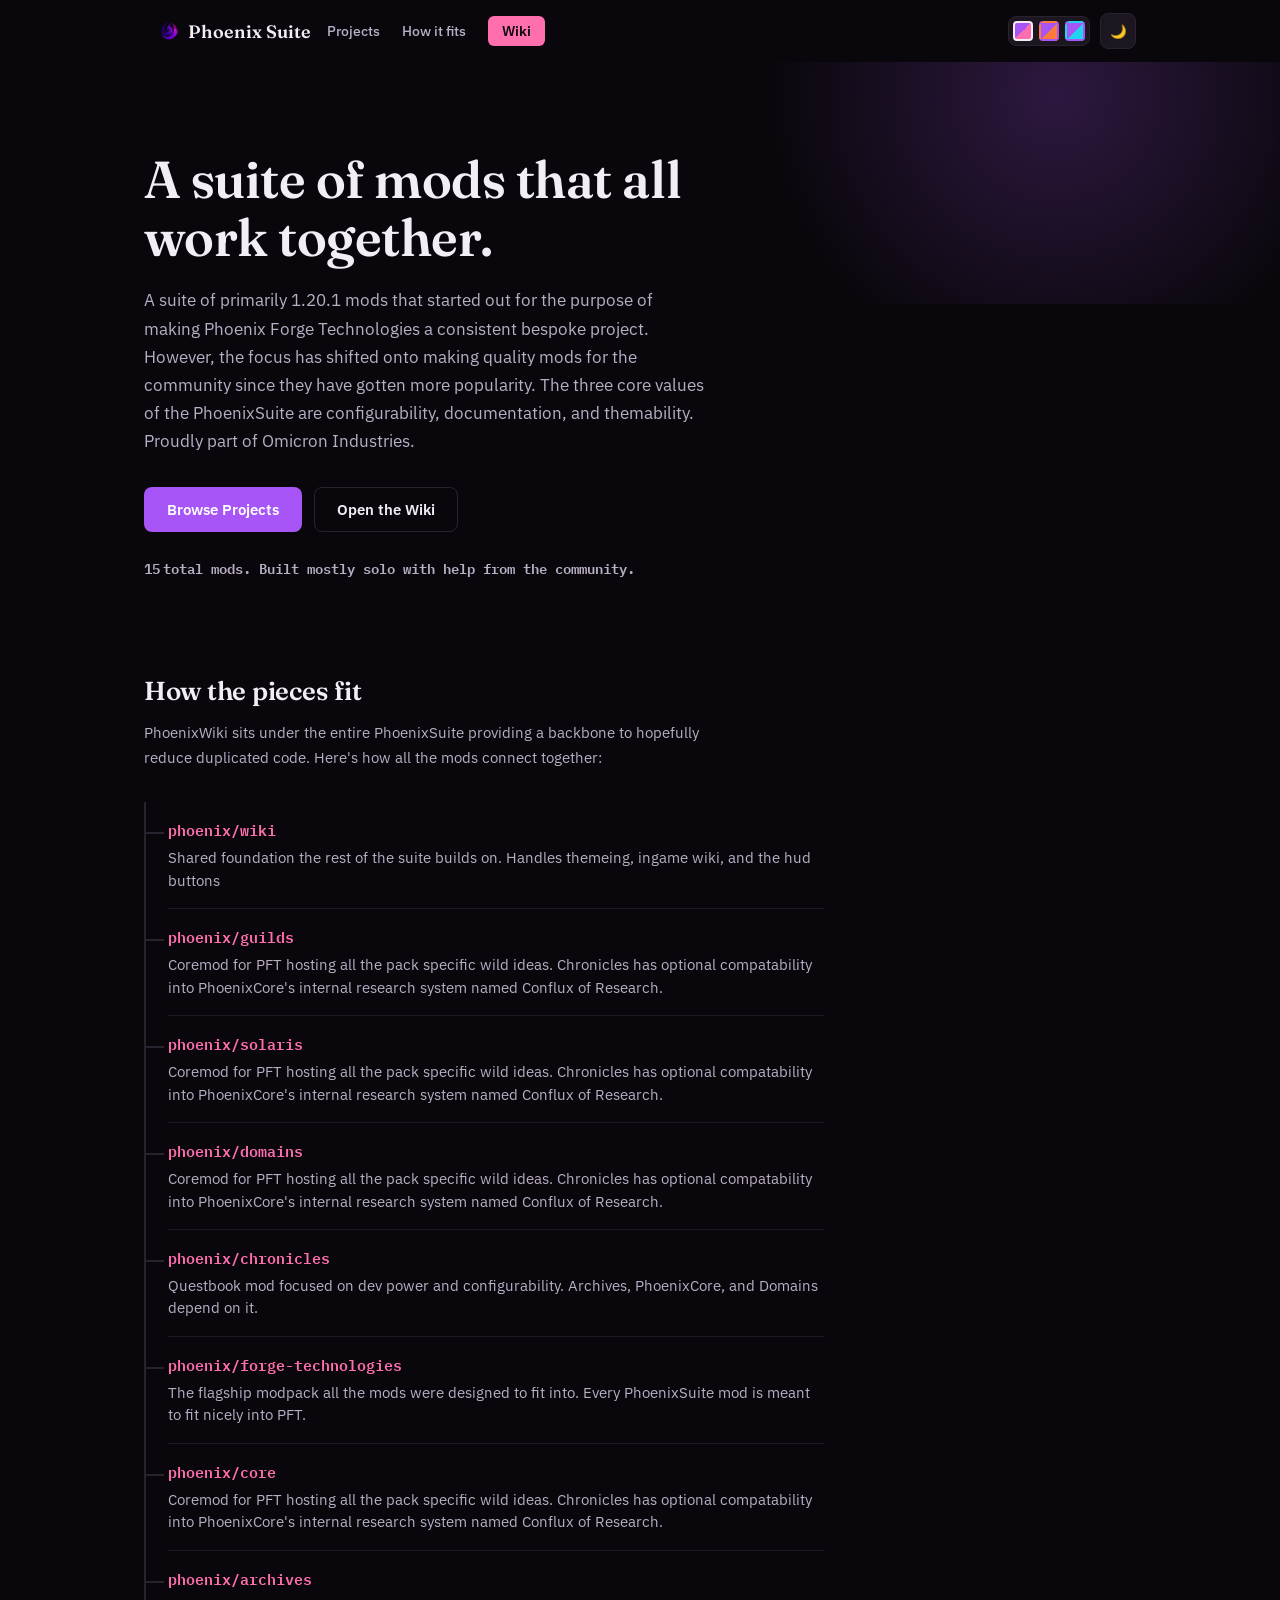
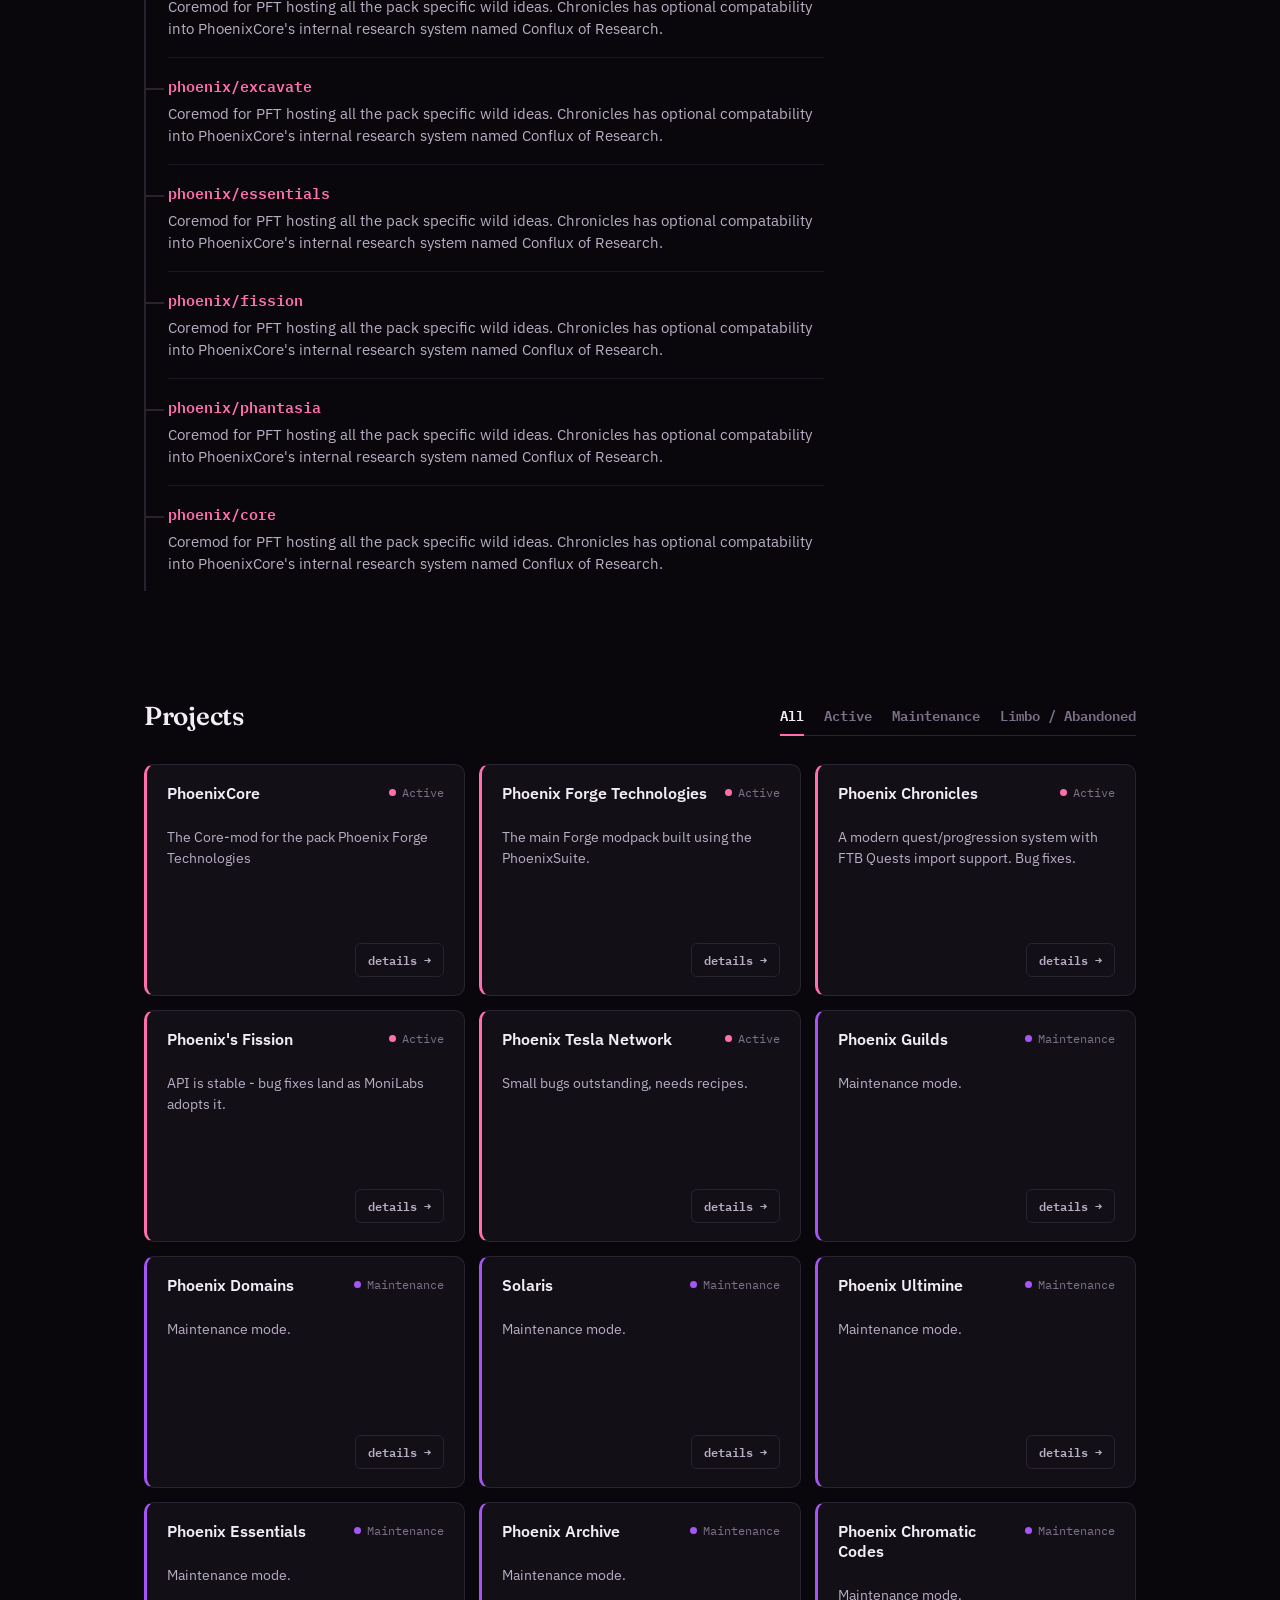
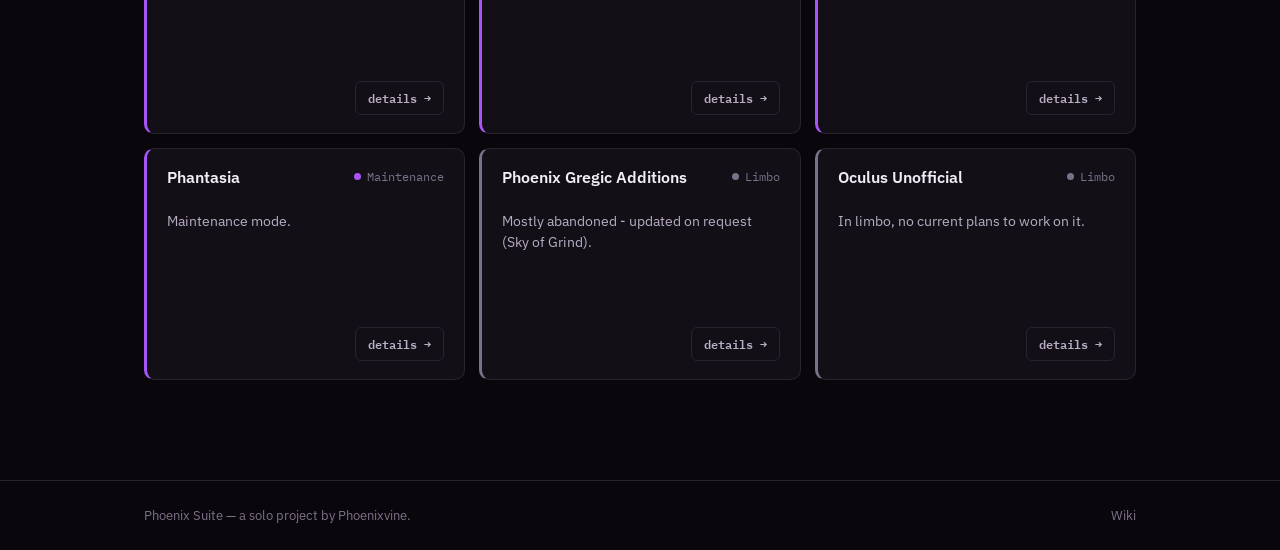
==== commit 966946ab: "Initial" ====
--- a/index.html
+++ b/index.html
@@ -5,7 +5,7 @@
   <meta name="viewport" content="width=device-width, initial-scale=1" />
   <title>Phoenix Suite</title>
   <meta name="description" content="A one-person workshop of Minecraft mods and modpacks, built by Phoenixvine." />
-  <link rel="icon" href="data:image/svg+xml,<svg xmlns=%22http://www.w3.org/2000/svg%22 viewBox=%220 0 100 100%22><text y=%22.9em%22 font-size=%2290%22>🔥</text></svg>" />
+  <link rel="icon" href="wiki/content/assets/icon.png" type="image/png" />
   <link rel="preconnect" href="https://fonts.googleapis.com">
   <link rel="preconnect" href="https://fonts.gstatic.com" crossorigin>
   <link href="https://fonts.googleapis.com/css2?family=Fraunces:opsz,wght@9..144,500;9..144,600;9..144,700&family=IBM+Plex+Mono:wght@500;600&family=IBM+Plex+Sans:wght@400;500;600&display=swap" rel="stylesheet">
@@ -16,30 +16,9 @@
   <header class="site-header">
     <div class="wrap header-inner">
       <a class="brand" href="#top">
-        <svg class="brand-mark" viewBox="0 0 20 28" aria-hidden="true">
-          <rect x="8" y="0" width="4" height="4" class="px-hot" />
-          <rect x="4" y="4" width="4" height="4" class="px-hot" />
-          <rect x="8" y="4" width="4" height="4" class="px-hot" />
-          <rect x="12" y="4" width="4" height="4" class="px-hot" />
-          <rect x="4" y="8" width="4" height="4" class="px-out" />
-          <rect x="8" y="8" width="4" height="4" class="px-hot" />
-          <rect x="12" y="8" width="4" height="4" class="px-out" />
-          <rect x="0" y="12" width="4" height="4" class="px-out" />
-          <rect x="4" y="12" width="4" height="4" class="px-out" />
-          <rect x="8" y="12" width="4" height="4" class="px-hot" />
-          <rect x="12" y="12" width="4" height="4" class="px-out" />
-          <rect x="16" y="12" width="4" height="4" class="px-out" />
-          <rect x="0" y="16" width="4" height="4" class="px-out" />
-          <rect x="4" y="16" width="4" height="4" class="px-out" />
-          <rect x="8" y="16" width="4" height="4" class="px-out" />
-          <rect x="12" y="16" width="4" height="4" class="px-out" />
-          <rect x="16" y="16" width="4" height="4" class="px-out" />
-          <rect x="4" y="20" width="4" height="4" class="px-out" />
-          <rect x="8" y="20" width="4" height="4" class="px-out" />
-          <rect x="12" y="20" width="4" height="4" class="px-out" />
-          <rect x="8" y="24" width="4" height="4" class="px-out" />
-        </svg>
-        <span class="brand-text" id="brandText">Phoenix Suite</span>
+        <a class="brand" href="#top">
+          <img src="wiki/content/assets/icon.png" alt="Phoenix Suite Logo" class="brand-mark" />
+          <span class="brand-text" id="brandText">Phoenix Suite</span>
       </a>
       <nav class="site-nav">
         <a href="#projects" id="navProjects">Projects</a>
@@ -63,17 +42,17 @@
     <section class="hero" id="top">
       <div class="wrap hero-inner">
         <div class="hero-copy">
-          <h1 id="heroHeading">A suite of mods that all share one spine.</h1>
+          <h1 id="heroHeading">A suite of mods that all work together.</h1>
           <p class="hero-lede" id="heroLede">
-            I build Minecraft mods for Forge 1.20.1 — mostly the plumbing other mods and packs
-            get built on, not flashy content additions. Everything here shares one foundation,
-            gets real documentation, and ships when it's actually ready.
+           A suite of primarily 1.20.1 mods that started out for the purpose of making Phoenix Forge Technologies a consistent bespoke project.
+            However, the focus has shifted onto making quality mods for the community since they have gotten more popularity.
+            The three core values of the PhoenixSuite are configurability, documentation, and themability. Proudly part of Omicron Industries.
           </p>
           <div class="hero-actions">
             <a class="btn btn-primary" href="#projects" id="btnPrimary">Browse Projects</a>
             <a class="btn btn-secondary" href="wiki/" id="btnSecondary">Open the Wiki</a>
           </div>
-          <p class="hero-meta"><span id="projectCount">15</span> <span id="heroMetaSuffix">mods and counting, built solo, all for Forge 1.20.1.</span></p>
+          <p class="hero-meta"><span id="projectCount">15</span> <span id="heroMetaSuffix">total mods. Built mostly solo with help from the community.</span></p>
         </div>
       </div>
     </section>
@@ -82,25 +61,86 @@
       <div class="wrap">
         <h2 id="foundationHeading">How the pieces fit</h2>
         <p class="foundation-lede" id="foundationLede">
-          PhoenixCore sits underneath most of it — shared plumbing so each mod isn't
-          reinventing the same systems. Here's how the rest connects to it:
+          PhoenixWiki sits under the entire PhoenixSuite providing a backbone to hopefully reduce duplicated code.
+          Here's how all the mods connect together:
         </p>
         <ul class="tree-list" id="treeList">
           <li>
-            <span class="tree-path">phoenix/core</span>
-            <span class="tree-desc">shared foundation the rest of the suite builds on</span>
+            <span class="tree-path">phoenix/wiki</span>
+            <span class="tree-desc">Shared foundation the rest of the suite builds on.
+              Handles themeing, ingame wiki, and the hud buttons</span>
+          </li>
+          <li>
+            <span class="tree-path">phoenix/guilds</span>
+            <span class="tree-desc">Coremod for PFT hosting all the pack specific wild ideas.
+            Chronicles has optional compatability into PhoenixCore's internal research system named Conflux of Research.
+            </span>
+          </li>
+          <li>
+            <span class="tree-path">phoenix/solaris</span>
+            <span class="tree-desc">Coremod for PFT hosting all the pack specific wild ideas.
+            Chronicles has optional compatability into PhoenixCore's internal research system named Conflux of Research.
+            </span>
+          </li>
+          <li>
+            <span class="tree-path">phoenix/domains</span>
+            <span class="tree-desc">Coremod for PFT hosting all the pack specific wild ideas.
+            Chronicles has optional compatability into PhoenixCore's internal research system named Conflux of Research.
+            </span>
           </li>
           <li>
             <span class="tree-path">phoenix/chronicles</span>
-            <span class="tree-desc">quest editor — live dependency lines, drag-to-reorder, FTB Quests import</span>
+            <span class="tree-desc">Questbook mod focused on dev power and configurability.
+              Archives, PhoenixCore, and Domains depend on it.
+            </span>
           </li>
           <li>
-            <span class="tree-path">phoenix/forge-tech</span>
-            <span class="tree-desc">the modpack that proves it all works together</span>
+            <span class="tree-path">phoenix/forge-technologies</span>
+            <span class="tree-desc">The flagship modpack all the mods were designed to fit into.
+              Every PhoenixSuite mod is meant to fit nicely into PFT.
+            </span>
           </li>
           <li>
-            <span class="tree-path">phoenix/wiki</span>
-            <span class="tree-desc">player guides and developer docs, kept in one place</span>
+            <span class="tree-path">phoenix/core</span>
+            <span class="tree-desc">Coremod for PFT hosting all the pack specific wild ideas.
+            Chronicles has optional compatability into PhoenixCore's internal research system named Conflux of Research.
+            </span>
+          </li>
+          <li>
+            <span class="tree-path">phoenix/archives</span>
+            <span class="tree-desc">Coremod for PFT hosting all the pack specific wild ideas.
+            Chronicles has optional compatability into PhoenixCore's internal research system named Conflux of Research.
+            </span>
+          </li>
+          <li>
+            <span class="tree-path">phoenix/excavate</span>
+            <span class="tree-desc">Coremod for PFT hosting all the pack specific wild ideas.
+            Chronicles has optional compatability into PhoenixCore's internal research system named Conflux of Research.
+            </span>
+          </li>
+          <li>
+            <span class="tree-path">phoenix/essentials</span>
+            <span class="tree-desc">Coremod for PFT hosting all the pack specific wild ideas.
+            Chronicles has optional compatability into PhoenixCore's internal research system named Conflux of Research.
+            </span>
+          </li>
+          <li>
+            <span class="tree-path">phoenix/fission</span>
+            <span class="tree-desc">Coremod for PFT hosting all the pack specific wild ideas.
+            Chronicles has optional compatability into PhoenixCore's internal research system named Conflux of Research.
+            </span>
+          </li>
+          <li>
+            <span class="tree-path">phoenix/phantasia</span>
+            <span class="tree-desc">Coremod for PFT hosting all the pack specific wild ideas.
+            Chronicles has optional compatability into PhoenixCore's internal research system named Conflux of Research.
+            </span>
+          </li>
+          <li>
+            <span class="tree-path">phoenix/core</span>
+            <span class="tree-desc">Coremod for PFT hosting all the pack specific wild ideas.
+            Chronicles has optional compatability into PhoenixCore's internal research system named Conflux of Research.
+            </span>
           </li>
         </ul>
       </div>
--- a/assets/css/style.css
+++ b/assets/css/style.css
@@ -125,13 +125,23 @@
 h1, h2 { font-family: var(--font-display); letter-spacing: -0.01em; }
 
 /* ---------- Header ---------- */
-.site-header {
-  position: sticky;
-  top: 0;
-  z-index: 20;
-  background: color-mix(in srgb, var(--bg) 88%, transparent);
-  backdrop-filter: blur(10px);
-  border-bottom: 1px solid var(--border);
+.header-inner {
+  display: flex;
+  align-items: center;
+  justify-content: flex-start;
+  height: 80px;
+  gap: 24px; /* Spacing between logo and nav items */
+}
+
+.brand-mark {
+  width: 48px;
+  height: 48px;
+  object-fit: contain;
+  flex-shrink: 0;
+}
+
+.header-controls {
+  margin-left: auto; /* Keeps theme controls aligned to the right edge */
 }
 
 .header-inner {
@@ -413,10 +423,39 @@
   margin-top: 28px;
 }
 
-.project-card {
+/* Each card is a small flip-card: .project-card-flip sets the 3D
+   perspective, .project-card-inner is the piece that actually rotates,
+   and the two .project-card-face elements are pinned on top of each
+   other with backface-visibility hidden so only one shows at a time.
+   A fixed height on .project-card-inner is required since absolutely
+   positioned faces don't contribute to parent height on their own. */
+.project-card-flip {
+  perspective: 1200px;
+}
+
+.project-card-flip[data-status="active"] { --status-color: var(--accent-2); }
+.project-card-flip[data-status="maintenance"] { --status-color: var(--accent); }
+.project-card-flip[data-status="limbo"] { --status-color: var(--text-faint); }
+
+.project-card-inner {
+  position: relative;
+  height: 232px;
+  transition: transform 0.55s cubic-bezier(0.2, 0.8, 0.2, 1);
+  transform-style: preserve-3d;
+}
+
+.project-card-flip.is-flipped .project-card-inner {
+  transform: rotateY(180deg);
+}
+
+.project-card-face {
+  position: absolute;
+  inset: 0;
+  backface-visibility: hidden;
+  -webkit-backface-visibility: hidden;
   background: var(--bg-elev);
   border: 1px solid var(--border);
-  border-left: 3px solid var(--muted);
+  border-left: 3px solid var(--status-color, var(--muted));
   border-radius: var(--radius);
   padding: 18px 20px;
   display: flex;
@@ -424,9 +463,9 @@
   gap: 10px;
 }
 
-.project-card[data-status="active"] { border-left-color: var(--accent-2); }
-.project-card[data-status="maintenance"] { border-left-color: var(--accent); }
-.project-card[data-status="limbo"] { border-left-color: var(--text-faint); }
+.project-card-face.is-back {
+  transform: rotateY(180deg);
+}
 
 .project-card-head {
   display: flex;
@@ -436,6 +475,14 @@
 }
 
 .project-name { font-weight: 600; font-size: 15.5px; }
+
+.card-id {
+  font-family: var(--font-mono);
+  font-size: 10.5px;
+  color: var(--text-faint);
+  padding-top: 2px;
+  white-space: nowrap;
+}
 
 .status-tag {
   display: inline-flex;
@@ -464,12 +511,32 @@
   font-size: 13.5px;
   line-height: 1.55;
   flex-grow: 1;
-}
+  display: -webkit-box;
+  -webkit-line-clamp: 4;
+  -webkit-box-orient: vertical;
+  overflow: hidden;
+}
+
+.flip-btn {
+  align-self: flex-end;
+  margin-top: auto;
+  background: none;
+  border: 1px solid var(--border);
+  color: var(--text-dim);
+  font-family: var(--font-mono);
+  font-size: 11.5px;
+  font-weight: 600;
+  padding: 6px 12px;
+  border-radius: 6px;
+  cursor: pointer;
+}
+
+.flip-btn:hover { border-color: var(--accent-2); color: var(--text); }
+.flip-btn.back { align-self: flex-start; }
 
 .project-links {
   display: flex;
   gap: 8px;
-  margin-top: 4px;
 }
 
 .project-links a, .project-links span {
@@ -491,6 +558,21 @@
   cursor: default;
   opacity: 0.55;
 }
+
+/* Live GitHub stats, fetched lazily the first time a card is flipped. */
+.project-stats {
+  font-family: var(--font-mono);
+  font-size: 12px;
+  color: var(--text-faint);
+  display: flex;
+  gap: 14px;
+  flex-wrap: wrap;
+  margin: 0;
+}
+
+.project-stats .stat-stars { color: var(--text-dim); }
+.project-stats.is-loading,
+.project-stats.is-error { color: var(--text-faint); font-style: italic; }
 
 /* ---------- Footer ---------- */
 .site-footer {
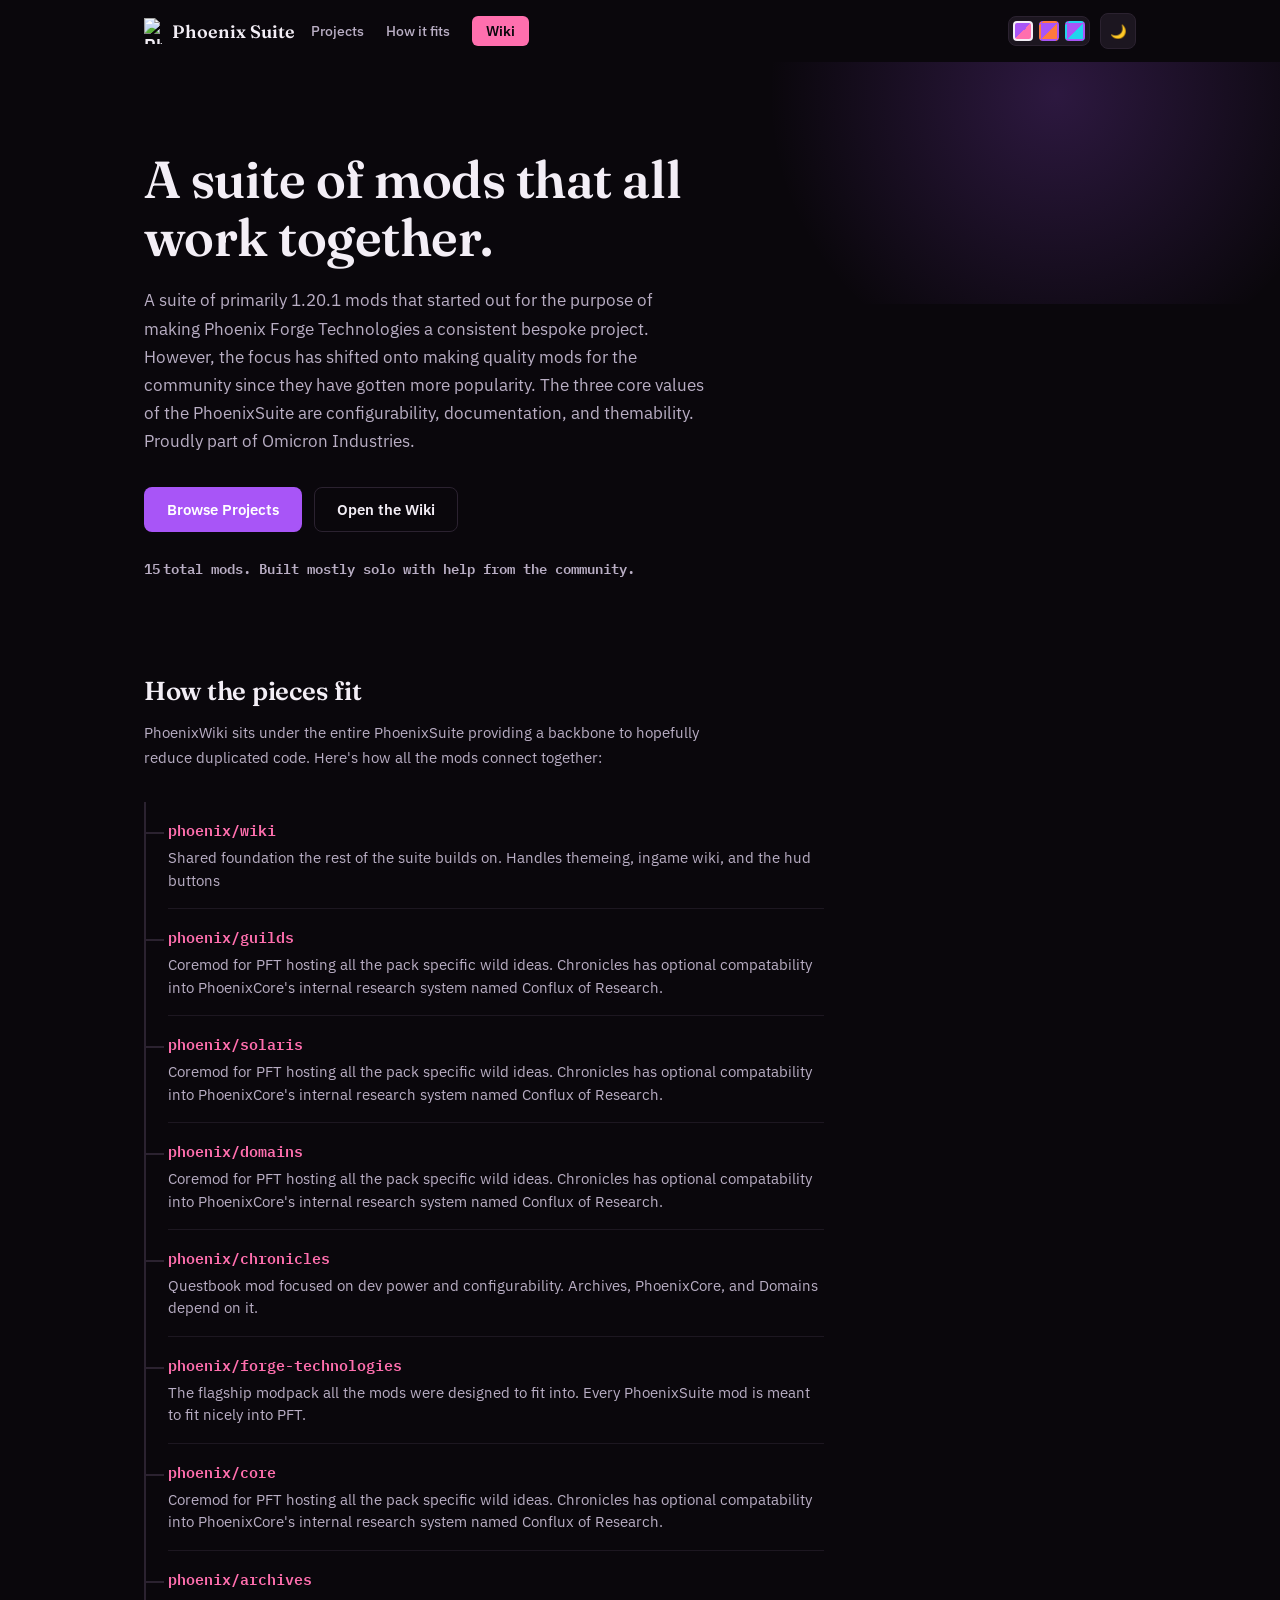
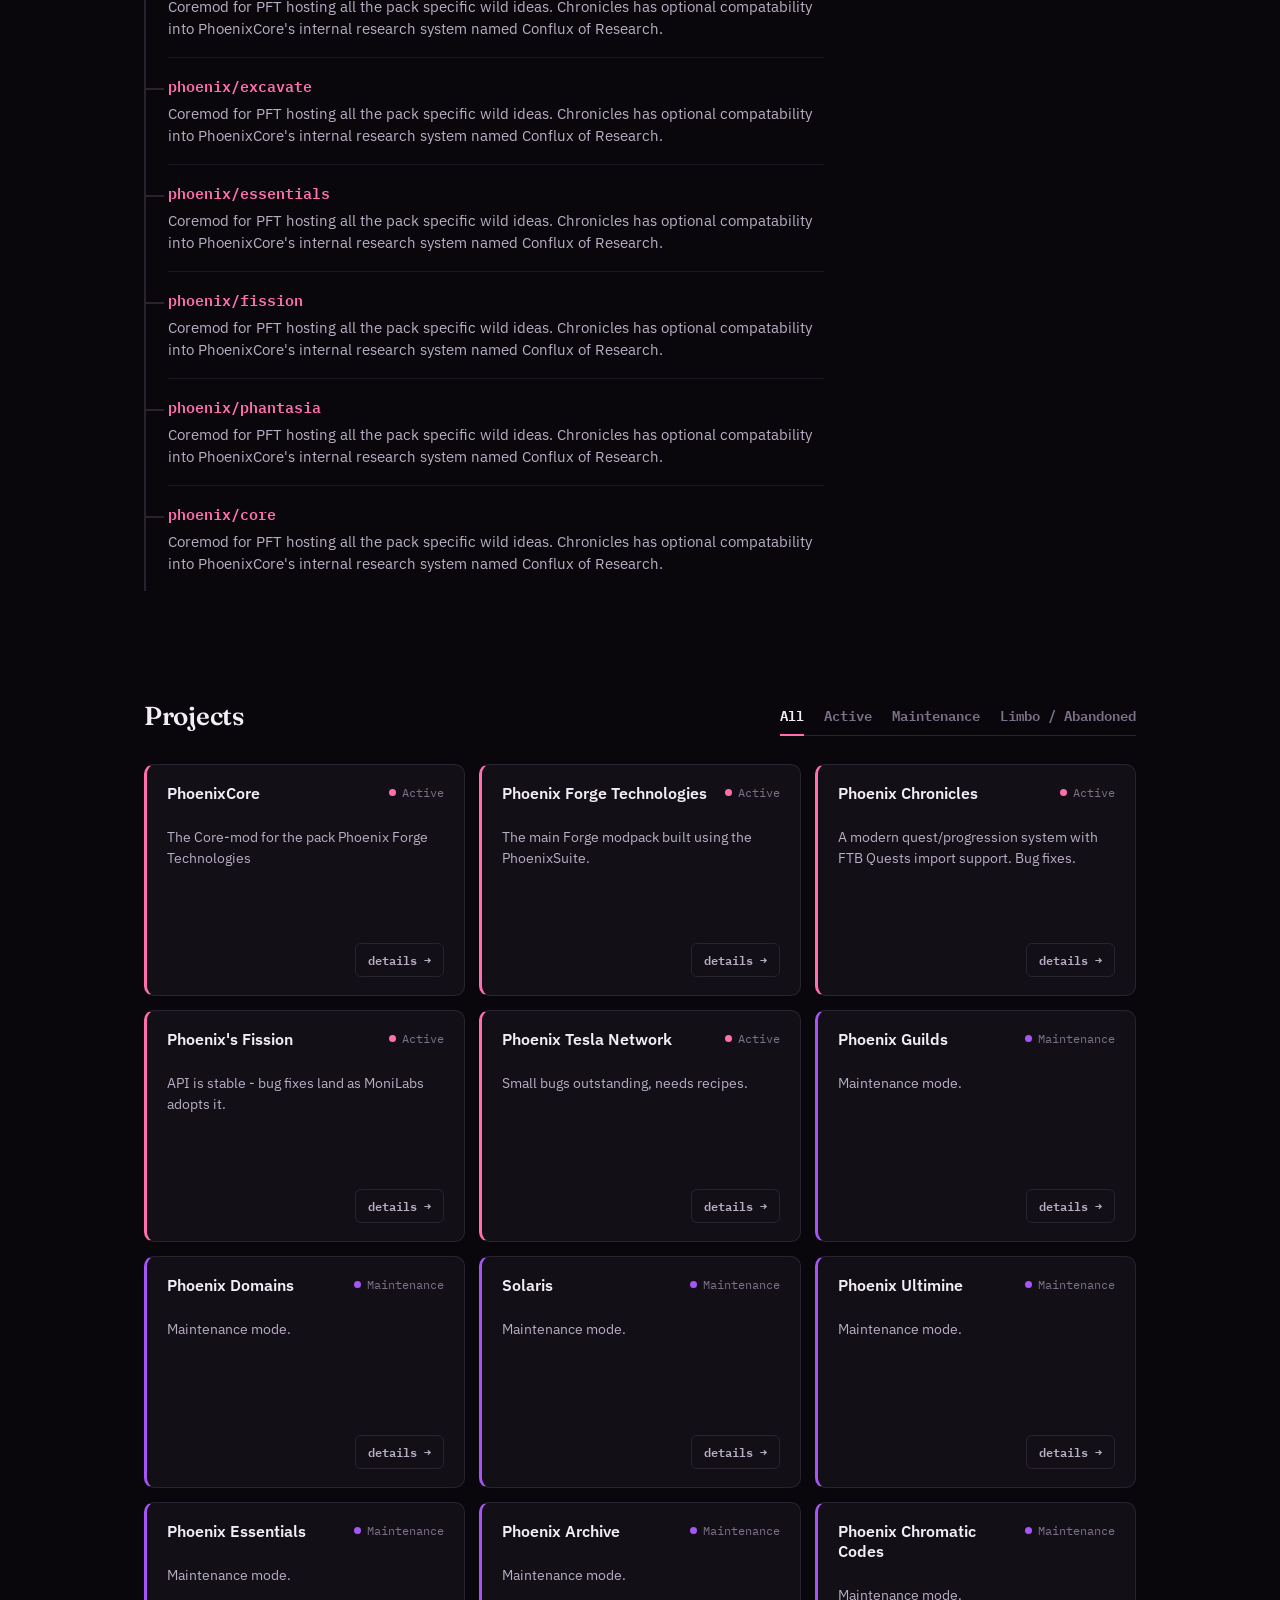
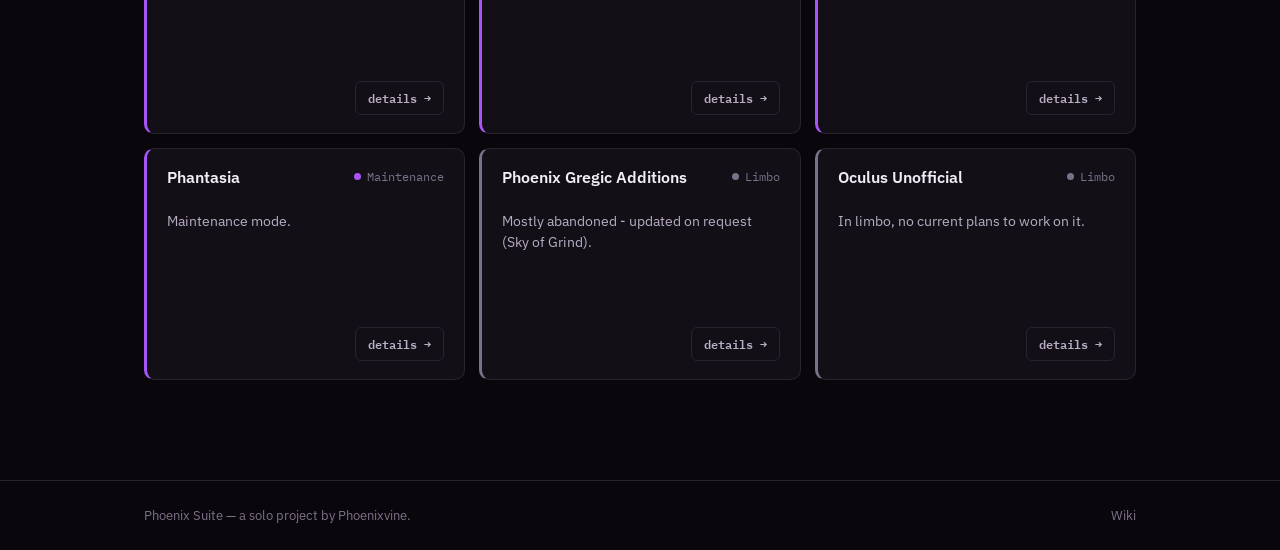
==== commit 013fcaa8: "Initial" ====
--- a/index.html
+++ b/index.html
@@ -5,7 +5,7 @@
   <meta name="viewport" content="width=device-width, initial-scale=1" />
   <title>Phoenix Suite</title>
   <meta name="description" content="A one-person workshop of Minecraft mods and modpacks, built by Phoenixvine." />
-  <link rel="icon" href="wiki/content/assets/icon.png" type="image/png" />
+  <link rel="icon" href="wiki/assets/icon.png" type="image/png" />
   <link rel="preconnect" href="https://fonts.googleapis.com">
   <link rel="preconnect" href="https://fonts.gstatic.com" crossorigin>
   <link href="https://fonts.googleapis.com/css2?family=Fraunces:opsz,wght@9..144,500;9..144,600;9..144,700&family=IBM+Plex+Mono:wght@500;600&family=IBM+Plex+Sans:wght@400;500;600&display=swap" rel="stylesheet">
@@ -13,162 +13,161 @@
 </head>
 <body>
 
-  <header class="site-header">
-    <div class="wrap header-inner">
-      <a class="brand" href="#top">
-        <a class="brand" href="#top">
-          <img src="wiki/content/assets/icon.png" alt="Phoenix Suite Logo" class="brand-mark" />
-          <span class="brand-text" id="brandText">Phoenix Suite</span>
-      </a>
-      <nav class="site-nav">
-        <a href="#projects" id="navProjects">Projects</a>
-        <a href="#showcase" id="navShowcase">How it fits</a>
-        <a href="wiki/" class="nav-cta" id="navWiki">Wiki</a>
-      </nav>
-      <div class="header-controls">
-        <div class="palette-picker" role="group" aria-label="Color theme">
-          <button class="palette-swatch is-active" data-palette="sakura" title="Sakura (purple + pink)" aria-label="Sakura palette"></button>
-          <button class="palette-swatch" data-palette="ember" title="Ember (purple + orange)" aria-label="Ember palette"></button>
-          <button class="palette-swatch" data-palette="void" title="Void (purple + cyan)" aria-label="Void palette"></button>
+<header class="site-header">
+  <div class="wrap header-inner">
+    <a class="brand" href="#top">
+      <img src="wiki/assets/icon.png" alt="Phoenix Suite Logo" class="brand-mark" />
+      <span class="brand-text" id="brandText">Phoenix Suite</span>
+    </a>
+    <nav class="site-nav">
+      <a href="#projects" id="navProjects">Projects</a>
+      <a href="#showcase" id="navShowcase">How it fits</a>
+      <a href="wiki/" class="nav-cta" id="navWiki">Wiki</a>
+    </nav>
+    <div class="header-controls">
+      <div class="palette-picker" role="group" aria-label="Color theme">
+        <button class="palette-swatch is-active" data-palette="sakura" title="Sakura (purple + pink)" aria-label="Sakura palette"></button>
+        <button class="palette-swatch" data-palette="ember" title="Ember (purple + orange)" aria-label="Ember palette"></button>
+        <button class="palette-swatch" data-palette="void" title="Void (purple + cyan)" aria-label="Void palette"></button>
+      </div>
+      <button class="theme-toggle" id="themeToggle" aria-label="Toggle light/dark mode" title="Toggle light/dark mode">
+        <span class="icon-sun">☀️</span><span class="icon-moon">🌙</span>
+      </button>
+    </div>
+  </div>
+</header>
+
+<main>
+  <section class="hero" id="top">
+    <div class="wrap hero-inner">
+      <div class="hero-copy">
+        <h1 id="heroHeading">A suite of mods that all work together.</h1>
+        <p class="hero-lede" id="heroLede">
+          A suite of primarily 1.20.1 mods that started out for the purpose of making Phoenix Forge Technologies a consistent bespoke project.
+          However, the focus has shifted onto making quality mods for the community since they have gotten more popularity.
+          The three core values of the PhoenixSuite are configurability, documentation, and themability. Proudly part of Omicron Industries.
+        </p>
+        <div class="hero-actions">
+          <a class="btn btn-primary" href="#projects" id="btnPrimary">Browse Projects</a>
+          <a class="btn btn-secondary" href="wiki/" id="btnSecondary">Open the Wiki</a>
         </div>
-        <button class="theme-toggle" id="themeToggle" aria-label="Toggle light/dark mode" title="Toggle light/dark mode">
-          <span class="icon-sun">☀️</span><span class="icon-moon">🌙</span>
-        </button>
+        <p class="hero-meta"><span id="projectCount">15</span> <span id="heroMetaSuffix">total mods. Built mostly solo with help from the community.</span></p>
       </div>
     </div>
-  </header>
+  </section>
 
-  <main>
-    <section class="hero" id="top">
-      <div class="wrap hero-inner">
-        <div class="hero-copy">
-          <h1 id="heroHeading">A suite of mods that all work together.</h1>
-          <p class="hero-lede" id="heroLede">
-           A suite of primarily 1.20.1 mods that started out for the purpose of making Phoenix Forge Technologies a consistent bespoke project.
-            However, the focus has shifted onto making quality mods for the community since they have gotten more popularity.
-            The three core values of the PhoenixSuite are configurability, documentation, and themability. Proudly part of Omicron Industries.
-          </p>
-          <div class="hero-actions">
-            <a class="btn btn-primary" href="#projects" id="btnPrimary">Browse Projects</a>
-            <a class="btn btn-secondary" href="wiki/" id="btnSecondary">Open the Wiki</a>
-          </div>
-          <p class="hero-meta"><span id="projectCount">15</span> <span id="heroMetaSuffix">total mods. Built mostly solo with help from the community.</span></p>
+  <section class="foundation" id="showcase">
+    <div class="wrap">
+      <h2 id="foundationHeading">How the pieces fit</h2>
+      <p class="foundation-lede" id="foundationLede">
+        PhoenixWiki sits under the entire PhoenixSuite providing a backbone to hopefully reduce duplicated code.
+        Here's how all the mods connect together:
+      </p>
+      <ul class="tree-list" id="treeList">
+        <li>
+          <span class="tree-path">phoenix/wiki</span>
+          <span class="tree-desc">Shared foundation the rest of the suite builds on.
+              Handles themeing, ingame wiki, and the hud buttons</span>
+        </li>
+        <li>
+          <span class="tree-path">phoenix/guilds</span>
+          <span class="tree-desc">Coremod for PFT hosting all the pack specific wild ideas.
+            Chronicles has optional compatability into PhoenixCore's internal research system named Conflux of Research.
+            </span>
+        </li>
+        <li>
+          <span class="tree-path">phoenix/solaris</span>
+          <span class="tree-desc">Coremod for PFT hosting all the pack specific wild ideas.
+            Chronicles has optional compatability into PhoenixCore's internal research system named Conflux of Research.
+            </span>
+        </li>
+        <li>
+          <span class="tree-path">phoenix/domains</span>
+          <span class="tree-desc">Coremod for PFT hosting all the pack specific wild ideas.
+            Chronicles has optional compatability into PhoenixCore's internal research system named Conflux of Research.
+            </span>
+        </li>
+        <li>
+          <span class="tree-path">phoenix/chronicles</span>
+          <span class="tree-desc">Questbook mod focused on dev power and configurability.
+              Archives, PhoenixCore, and Domains depend on it.
+            </span>
+        </li>
+        <li>
+          <span class="tree-path">phoenix/forge-technologies</span>
+          <span class="tree-desc">The flagship modpack all the mods were designed to fit into.
+              Every PhoenixSuite mod is meant to fit nicely into PFT.
+            </span>
+        </li>
+        <li>
+          <span class="tree-path">phoenix/core</span>
+          <span class="tree-desc">Coremod for PFT hosting all the pack specific wild ideas.
+            Chronicles has optional compatability into PhoenixCore's internal research system named Conflux of Research.
+            </span>
+        </li>
+        <li>
+          <span class="tree-path">phoenix/archives</span>
+          <span class="tree-desc">Coremod for PFT hosting all the pack specific wild ideas.
+            Chronicles has optional compatability into PhoenixCore's internal research system named Conflux of Research.
+            </span>
+        </li>
+        <li>
+          <span class="tree-path">phoenix/excavate</span>
+          <span class="tree-desc">Coremod for PFT hosting all the pack specific wild ideas.
+            Chronicles has optional compatability into PhoenixCore's internal research system named Conflux of Research.
+            </span>
+        </li>
+        <li>
+          <span class="tree-path">phoenix/essentials</span>
+          <span class="tree-desc">Coremod for PFT hosting all the pack specific wild ideas.
+            Chronicles has optional compatability into PhoenixCore's internal research system named Conflux of Research.
+            </span>
+        </li>
+        <li>
+          <span class="tree-path">phoenix/fission</span>
+          <span class="tree-desc">Coremod for PFT hosting all the pack specific wild ideas.
+            Chronicles has optional compatability into PhoenixCore's internal research system named Conflux of Research.
+            </span>
+        </li>
+        <li>
+          <span class="tree-path">phoenix/phantasia</span>
+          <span class="tree-desc">Coremod for PFT hosting all the pack specific wild ideas.
+            Chronicles has optional compatability into PhoenixCore's internal research system named Conflux of Research.
+            </span>
+        </li>
+        <li>
+          <span class="tree-path">phoenix/core</span>
+          <span class="tree-desc">Coremod for PFT hosting all the pack specific wild ideas.
+            Chronicles has optional compatability into PhoenixCore's internal research system named Conflux of Research.
+            </span>
+        </li>
+      </ul>
+    </div>
+  </section>
+
+  <section class="projects" id="projects">
+    <div class="wrap">
+      <div class="projects-head">
+        <h2 id="projectsHeading">Projects</h2>
+        <div class="filter-bar" role="group" aria-label="Filter projects by status">
+          <button class="filter-chip is-active" data-filter="all" id="filterAll">All</button>
+          <button class="filter-chip" data-filter="active" id="filterActive">Active</button>
+          <button class="filter-chip" data-filter="maintenance" id="filterMaintenance">Maintenance</button>
+          <button class="filter-chip" data-filter="limbo" id="filterLimbo">Limbo / Abandoned</button>
         </div>
       </div>
-    </section>
+      <div class="project-grid" id="projectGrid"><!-- populated by main.js --></div>
+    </div>
+  </section>
+</main>
 
-    <section class="foundation" id="showcase">
-      <div class="wrap">
-        <h2 id="foundationHeading">How the pieces fit</h2>
-        <p class="foundation-lede" id="foundationLede">
-          PhoenixWiki sits under the entire PhoenixSuite providing a backbone to hopefully reduce duplicated code.
-          Here's how all the mods connect together:
-        </p>
-        <ul class="tree-list" id="treeList">
-          <li>
-            <span class="tree-path">phoenix/wiki</span>
-            <span class="tree-desc">Shared foundation the rest of the suite builds on.
-              Handles themeing, ingame wiki, and the hud buttons</span>
-          </li>
-          <li>
-            <span class="tree-path">phoenix/guilds</span>
-            <span class="tree-desc">Coremod for PFT hosting all the pack specific wild ideas.
-            Chronicles has optional compatability into PhoenixCore's internal research system named Conflux of Research.
-            </span>
-          </li>
-          <li>
-            <span class="tree-path">phoenix/solaris</span>
-            <span class="tree-desc">Coremod for PFT hosting all the pack specific wild ideas.
-            Chronicles has optional compatability into PhoenixCore's internal research system named Conflux of Research.
-            </span>
-          </li>
-          <li>
-            <span class="tree-path">phoenix/domains</span>
-            <span class="tree-desc">Coremod for PFT hosting all the pack specific wild ideas.
-            Chronicles has optional compatability into PhoenixCore's internal research system named Conflux of Research.
-            </span>
-          </li>
-          <li>
-            <span class="tree-path">phoenix/chronicles</span>
-            <span class="tree-desc">Questbook mod focused on dev power and configurability.
-              Archives, PhoenixCore, and Domains depend on it.
-            </span>
-          </li>
-          <li>
-            <span class="tree-path">phoenix/forge-technologies</span>
-            <span class="tree-desc">The flagship modpack all the mods were designed to fit into.
-              Every PhoenixSuite mod is meant to fit nicely into PFT.
-            </span>
-          </li>
-          <li>
-            <span class="tree-path">phoenix/core</span>
-            <span class="tree-desc">Coremod for PFT hosting all the pack specific wild ideas.
-            Chronicles has optional compatability into PhoenixCore's internal research system named Conflux of Research.
-            </span>
-          </li>
-          <li>
-            <span class="tree-path">phoenix/archives</span>
-            <span class="tree-desc">Coremod for PFT hosting all the pack specific wild ideas.
-            Chronicles has optional compatability into PhoenixCore's internal research system named Conflux of Research.
-            </span>
-          </li>
-          <li>
-            <span class="tree-path">phoenix/excavate</span>
-            <span class="tree-desc">Coremod for PFT hosting all the pack specific wild ideas.
-            Chronicles has optional compatability into PhoenixCore's internal research system named Conflux of Research.
-            </span>
-          </li>
-          <li>
-            <span class="tree-path">phoenix/essentials</span>
-            <span class="tree-desc">Coremod for PFT hosting all the pack specific wild ideas.
-            Chronicles has optional compatability into PhoenixCore's internal research system named Conflux of Research.
-            </span>
-          </li>
-          <li>
-            <span class="tree-path">phoenix/fission</span>
-            <span class="tree-desc">Coremod for PFT hosting all the pack specific wild ideas.
-            Chronicles has optional compatability into PhoenixCore's internal research system named Conflux of Research.
-            </span>
-          </li>
-          <li>
-            <span class="tree-path">phoenix/phantasia</span>
-            <span class="tree-desc">Coremod for PFT hosting all the pack specific wild ideas.
-            Chronicles has optional compatability into PhoenixCore's internal research system named Conflux of Research.
-            </span>
-          </li>
-          <li>
-            <span class="tree-path">phoenix/core</span>
-            <span class="tree-desc">Coremod for PFT hosting all the pack specific wild ideas.
-            Chronicles has optional compatability into PhoenixCore's internal research system named Conflux of Research.
-            </span>
-          </li>
-        </ul>
-      </div>
-    </section>
+<footer class="site-footer">
+  <div class="wrap footer-inner">
+    <span id="footerText">Phoenix Suite — a solo project by Phoenixvine.</span>
+    <a href="wiki/" id="footerWikiText">Wiki</a>
+  </div>
+</footer>
 
-    <section class="projects" id="projects">
-      <div class="wrap">
-        <div class="projects-head">
-          <h2 id="projectsHeading">Projects</h2>
-          <div class="filter-bar" role="group" aria-label="Filter projects by status">
-            <button class="filter-chip is-active" data-filter="all" id="filterAll">All</button>
-            <button class="filter-chip" data-filter="active" id="filterActive">Active</button>
-            <button class="filter-chip" data-filter="maintenance" id="filterMaintenance">Maintenance</button>
-            <button class="filter-chip" data-filter="limbo" id="filterLimbo">Limbo / Abandoned</button>
-          </div>
-        </div>
-        <div class="project-grid" id="projectGrid"><!-- populated by main.js --></div>
-      </div>
-    </section>
-  </main>
-
-  <footer class="site-footer">
-    <div class="wrap footer-inner">
-      <span id="footerText">Phoenix Suite — a solo project by Phoenixvine.</span>
-      <a href="wiki/" id="footerWikiText">Wiki</a>
-    </div>
-  </footer>
-
-  <script src="assets/js/main.js"></script>
+<script src="assets/js/main.js"></script>
 </body>
-</html>
+</html>
